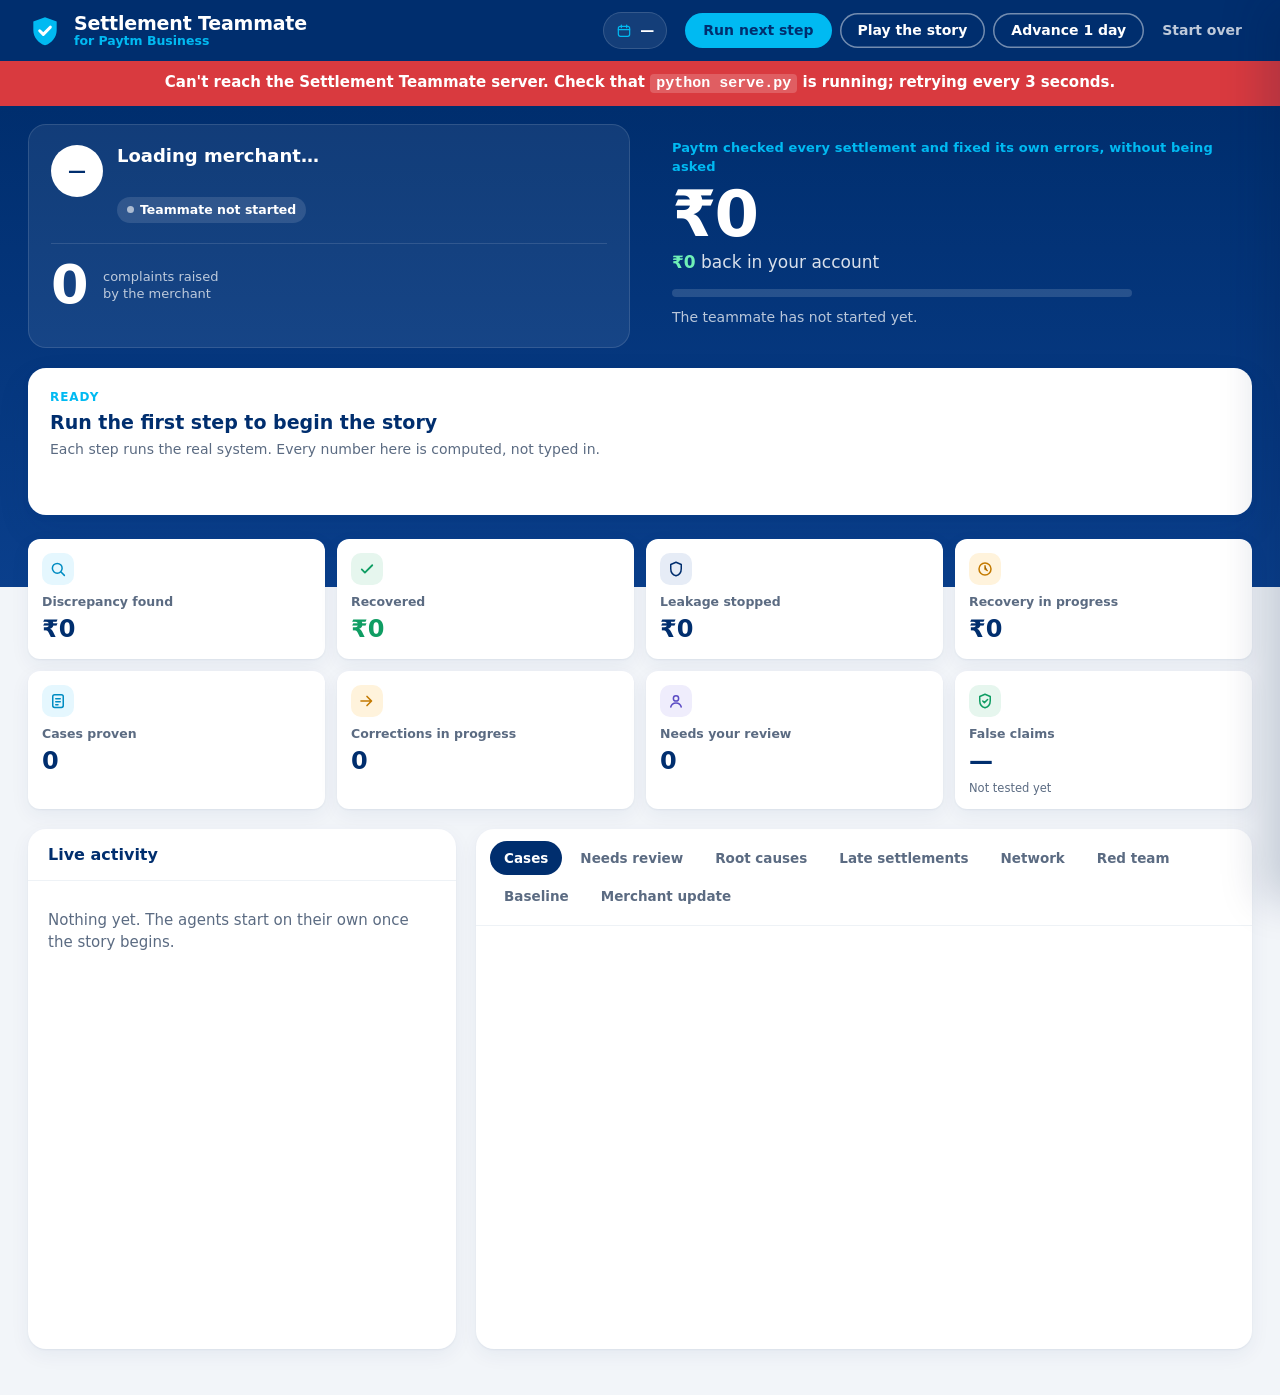
==== ui/index.html @ 7eba5fe0 "Real-complaint coverage, human review, late settlements, live n8n - L7 device rental (after return, " ====
<!doctype html>
<html lang="en">
<head>
  <meta charset="utf-8">
  <meta name="viewport" content="width=device-width, initial-scale=1">
  <meta name="color-scheme" content="light">
  <title>Settlement Teammate · Paytm Business</title>
  <link rel="icon" href="data:image/svg+xml,<svg xmlns='http://www.w3.org/2000/svg' viewBox='0 0 32 32'><rect width='32' height='32' rx='8' fill='%23002E6E'/><path d='M16 6l8 3v6c0 5-3.4 9-8 11-4.6-2-8-6-8-11V9z' fill='%2300BAF2'/><path d='M12.5 16.2l2.4 2.4 4.8-5' stroke='white' stroke-width='2.2' fill='none' stroke-linecap='round' stroke-linejoin='round'/></svg>">
  <link rel="stylesheet" href="/ui/app.css">
</head>
<body>
  <header class="appbar">
    <div class="appbar-inner">
      <div class="brand">
        <svg class="brand-icon" viewBox="0 0 32 32" aria-hidden="true"><path d="M16 3l11 4v8c0 7-4.7 12.3-11 14.5C9.7 27.3 5 22 5 15V7z" fill="#00BAF2"/><path d="M11 15.8l3.4 3.4 6.6-6.8" stroke="#fff" stroke-width="2.8" fill="none" stroke-linecap="round" stroke-linejoin="round"/></svg>
        <div class="brand-text">
          <span class="brand-name">Settlement Teammate</span>
          <span class="brand-for">for Paytm Business</span>
        </div>
      </div>
      <div class="appbar-right">
        <div class="clock" title="Virtual time. The demo advances it; nothing reads the wall clock.">
          <svg viewBox="0 0 24 24" aria-hidden="true"><rect x="3.5" y="5" width="17" height="15" rx="3" fill="none" stroke="currentColor" stroke-width="1.8"/><path d="M3.5 10h17M8 3v4M16 3v4" stroke="currentColor" stroke-width="1.8" stroke-linecap="round"/></svg>
          <span id="today">—</span>
        </div>
        <div class="controls">
          <button class="btn btn-primary" id="btn-next">Run next step</button>
          <button class="btn btn-ghost" id="btn-auto" aria-pressed="false">Play the story</button>
          <button class="btn btn-ghost" id="btn-advance">Advance 1 day</button>
          <button class="btn btn-link" id="btn-reset">Start over</button>
        </div>
      </div>
    </div>
  </header>

  <div class="offline" id="offline" role="alert" hidden>Can't reach the Settlement Teammate server. Check that <code>python serve.py</code> is running; retrying every 3 seconds.</div>

  <section class="hero" aria-live="polite">
    <div class="hero-inner">
      <div class="merchant-card">
        <div class="merchant-avatar" id="merchant-avatar">—</div>
        <div class="merchant-info">
          <div class="merchant-name" id="merchant-name">Loading merchant…</div>
          <div class="merchant-meta" id="merchant-line">&nbsp;</div>
          <span class="status-pill" id="agent-status"><span class="dot"></span>Teammate not started</span>
        </div>
        <div class="complaints">
          <span class="complaints-value" id="complaints">0</span>
          <span class="complaints-label">complaints raised<br>by the merchant</span>
        </div>
      </div>

      <div class="hero-money">
        <div class="hero-eyebrow">Paytm checked every settlement and fixed its own errors, without being asked</div>
        <div class="hero-found" id="hero-found">₹0</div>
        <div class="hero-back"><span id="hero-back">₹0</span> back in your account</div>
        <div class="hero-bar" role="progressbar" aria-label="Share of found money recovered" aria-valuemin="0" aria-valuemax="100" id="hero-bar-wrap"><span id="hero-bar"></span></div>
        <div class="hero-line" id="thesis-line">The teammate has not started yet.</div>
      </div>

      <div class="step-card">
        <div class="step-eyebrow" id="step-eyebrow">Ready</div>
        <div class="step-title" id="step-title">Run the first step to begin the story</div>
        <div class="step-narrative" id="step-narrative">Each step runs the real system. Every number here is computed, not typed in.</div>
        <ol class="stepper" id="rail" aria-label="Demo steps"></ol>
      </div>
    </div>
  </section>

  <section class="tiles" aria-label="What the teammate has done">
    <div class="tile">
      <span class="tile-icon blue"><svg viewBox="0 0 24 24"><circle cx="11" cy="11" r="6.5" fill="none" stroke="currentColor" stroke-width="2"/><path d="M16 16l4.5 4.5" stroke="currentColor" stroke-width="2" stroke-linecap="round"/></svg></span>
      <span class="tile-label">Discrepancy found</span><span class="tile-value" id="m-identified">₹0</span>
    </div>
    <div class="tile">
      <span class="tile-icon green"><svg viewBox="0 0 24 24"><path d="M5 12.5l4.2 4.2L19 7" stroke="currentColor" stroke-width="2.4" fill="none" stroke-linecap="round" stroke-linejoin="round"/></svg></span>
      <span class="tile-label">Recovered</span><span class="tile-value green" id="m-recovered">₹0</span>
    </div>
    <div class="tile">
      <span class="tile-icon navy"><svg viewBox="0 0 24 24"><path d="M12 3l7 3v5.5c0 4.6-3 8.3-7 9.5-4-1.2-7-4.9-7-9.5V6z" fill="none" stroke="currentColor" stroke-width="2" stroke-linejoin="round"/></svg></span>
      <span class="tile-label">Leakage stopped</span><span class="tile-value" id="m-prevented">₹0</span>
    </div>
    <div class="tile">
      <span class="tile-icon amber"><svg viewBox="0 0 24 24"><circle cx="12" cy="12" r="8" fill="none" stroke="currentColor" stroke-width="2"/><path d="M12 7.5V12l3 2" stroke="currentColor" stroke-width="2" stroke-linecap="round"/></svg></span>
      <span class="tile-label">Recovery in progress</span><span class="tile-value" id="m-progress">₹0</span><span class="tile-note" id="m-progress-note"></span>
    </div>
    <div class="tile">
      <span class="tile-icon blue"><svg viewBox="0 0 24 24"><rect x="5" y="3.5" width="14" height="17" rx="2.5" fill="none" stroke="currentColor" stroke-width="2"/><path d="M9 9h6M9 13h6M9 17h3" stroke="currentColor" stroke-width="2" stroke-linecap="round"/></svg></span>
      <span class="tile-label">Cases proven</span><span class="tile-value" id="m-proven">0</span>
    </div>
    <div class="tile">
      <span class="tile-icon amber"><svg viewBox="0 0 24 24"><path d="M4 12h12M12 6l6 6-6 6" stroke="currentColor" stroke-width="2.2" fill="none" stroke-linecap="round" stroke-linejoin="round"/></svg></span>
      <span class="tile-label">Corrections in progress</span><span class="tile-value" id="m-active">0</span><span class="tile-note" id="m-active-note"></span>
    </div>
    <div class="tile">
      <span class="tile-icon violet"><svg viewBox="0 0 24 24"><circle cx="12" cy="8.5" r="3.5" fill="none" stroke="currentColor" stroke-width="2"/><path d="M5 20c.8-3.6 3.5-5.5 7-5.5s6.2 1.9 7 5.5" stroke="currentColor" stroke-width="2" fill="none" stroke-linecap="round"/></svg></span>
      <span class="tile-label">Needs your review</span><span class="tile-value" id="m-escalated">0</span><span class="tile-note" id="m-escalated-note"></span>
    </div>
    <div class="tile tile-shield">
      <span class="tile-icon green"><svg viewBox="0 0 24 24"><path d="M12 3l7 3v5.5c0 4.6-3 8.3-7 9.5-4-1.2-7-4.9-7-9.5V6z" fill="none" stroke="currentColor" stroke-width="2" stroke-linejoin="round"/><path d="M9 12l2.2 2.2L15.5 10" stroke="currentColor" stroke-width="2" fill="none" stroke-linecap="round" stroke-linejoin="round"/></svg></span>
      <span class="tile-label">False claims</span><span class="tile-value" id="m-false">—</span>
      <span class="tile-note" id="m-false-note">Not tested yet</span>
    </div>
  </section>

  <main class="workspace">
    <section class="panel feed-panel" aria-label="Autonomous activity">
      <div class="panel-head">
        <h2>Live activity</h2>
        <span class="live" id="busy" hidden><span class="dot"></span>Working</span>
      </div>
      <ol class="feed" id="feed"></ol>
      <p class="empty" id="feed-empty">Nothing yet. The agents start on their own once the story begins.</p>
    </section>

    <section class="panel bench" aria-label="Details">
      <nav class="segmented" role="tablist">
        <button role="tab" aria-selected="true" data-tab="cases">Cases</button>
        <button role="tab" aria-selected="false" data-tab="queue">Needs review</button>
        <button role="tab" aria-selected="false" data-tab="causes">Root causes</button>
        <button role="tab" aria-selected="false" data-tab="delays">Late settlements</button>
        <button role="tab" aria-selected="false" data-tab="network">Network</button>
        <button role="tab" aria-selected="false" data-tab="redteam">Red team</button>
        <button role="tab" aria-selected="false" data-tab="baseline">Baseline</button>
        <button role="tab" aria-selected="false" data-tab="message">Merchant update</button>
      </nav>
      <div class="tab-body" id="tab-cases"></div>
      <div class="tab-body" id="tab-queue" hidden></div>
      <div class="tab-body" id="tab-causes" hidden></div>
      <div class="tab-body" id="tab-delays" hidden></div>
      <div class="tab-body" id="tab-network" hidden></div>
      <div class="tab-body" id="tab-redteam" hidden></div>
      <div class="tab-body" id="tab-baseline" hidden></div>
      <div class="tab-body" id="tab-message" hidden></div>
    </section>
  </main>

  <div class="scrim" id="scrim" hidden></div>
  <aside class="drawer" id="drawer" aria-hidden="true" aria-label="Case detail">
    <div class="drawer-head">
      <span class="drawer-title">Case detail</span>
      <button class="icon-btn" id="drawer-close" aria-label="Close case detail">
        <svg viewBox="0 0 24 24"><path d="M6 6l12 12M18 6L6 18" stroke="currentColor" stroke-width="2.2" stroke-linecap="round"/></svg>
      </button>
    </div>
    <div class="drawer-body" id="drawer-body"></div>
  </aside>

  <script src="/ui/app.js"></script>
</body>
</html>
---- ui/app.css ----
/* Settlement Teammate for Paytm Business.
   Paytm's visual language: deep navy and bright sky blue, white rounded cards
   on a cool grey canvas, confident rupee figures, soft status pills.
   System fonts only, so the page works fully offline. */

:root {
  --navy: #002E6E;
  --navy-2: #0A3F8C;
  --sky: #00BAF2;
  --sky-soft: #E5F7FE;
  --canvas: #F2F5F9;
  --card: #FFFFFF;
  --ink: #0B1F3A;
  --muted: #5B6B82;
  --line: #E3E8EF;
  --line-soft: #EEF2F6;
  --green: #0F9D63;
  --green-soft: #E6F6EE;
  --red: #D93A3F;
  --red-soft: #FDECEC;
  --amber: #C47A00;
  --amber-soft: #FFF3DC;
  --violet: #5B4BC4;
  --violet-soft: #EFEDFC;

  --font: "Segoe UI Variable Text", "Segoe UI", system-ui, -apple-system, "Helvetica Neue", Arial, sans-serif;
  --display: "Segoe UI Variable Display", "Segoe UI", system-ui, -apple-system, "Helvetica Neue", Arial, sans-serif;
  --mono: "Cascadia Mono", "Consolas", ui-monospace, "SFMono-Regular", monospace;
  --r-lg: 18px;
  --r: 12px;
  --r-sm: 8px;
  --shadow: 0 1px 2px rgba(0, 46, 110, 0.06), 0 6px 20px rgba(0, 46, 110, 0.06);
  --shadow-lift: 0 2px 6px rgba(0, 46, 110, 0.08), 0 14px 32px rgba(0, 46, 110, 0.10);
}

* { box-sizing: border-box; }
[hidden] { display: none !important; }
html, body { margin: 0; }
body {
  background: var(--canvas);
  color: var(--ink);
  font: 15px/1.5 var(--font);
  -webkit-font-smoothing: antialiased;
}
button { font: inherit; color: inherit; }
:focus-visible { outline: 3px solid var(--sky); outline-offset: 2px; border-radius: 6px; }
svg { display: block; }
.mono { font-family: var(--mono); font-size: 0.9em; }
.cr { color: var(--green); }
.dr { color: var(--red); }
.num { font-variant-numeric: tabular-nums; }

.offline { background: var(--red); color: #fff; text-align: center; padding: 10px 16px; font-weight: 650; }
.offline code { background: rgba(255, 255, 255, 0.18); padding: 1px 6px; border-radius: 4px; }
.actions { display: flex; gap: 8px; margin-top: 12px; }
.btn-solid { background: var(--navy); color: #fff; }
.btn-solid:hover { background: var(--navy-2); }
.btn-outline { background: #fff; color: var(--navy); box-shadow: inset 0 0 0 1.5px var(--line); }
.btn-outline:hover { background: var(--line-soft); }

/* -- app bar ---------------------------------------------------------------- */
.appbar { background: var(--navy); color: #fff; }
.appbar-inner {
  max-width: 1480px; margin: 0 auto; padding: 12px 28px;
  display: flex; align-items: center; justify-content: space-between; gap: 20px;
}
.brand { display: flex; align-items: center; gap: 12px; }
.brand-icon { width: 34px; height: 34px; }
.brand-text { display: flex; flex-direction: column; line-height: 1.15; }
.brand-name { font: 700 19px var(--display); letter-spacing: -0.01em; }
.brand-for { font-size: 12.5px; color: var(--sky); font-weight: 600; }
.appbar-right { display: flex; align-items: center; gap: 18px; flex-wrap: wrap; justify-content: flex-end; }
.clock {
  display: flex; align-items: center; gap: 8px; font-weight: 600; font-size: 14px;
  background: rgba(255, 255, 255, 0.08); border: 1px solid rgba(255, 255, 255, 0.14);
  padding: 7px 12px; border-radius: 999px; font-variant-numeric: tabular-nums;
}
.clock svg { width: 16px; height: 16px; color: var(--sky); }
.controls { display: flex; gap: 8px; flex-wrap: wrap; }
.btn {
  border: 0; border-radius: 999px; padding: 9px 18px; cursor: pointer;
  font-weight: 650; font-size: 14px; line-height: 1.2; transition: background 0.15s, transform 0.1s;
}
.btn:active { transform: translateY(1px); }
.btn-primary { background: var(--sky); color: var(--navy); }
.btn-primary:hover { background: #33C8F5; }
.btn-ghost { background: transparent; color: #fff; box-shadow: inset 0 0 0 1.5px rgba(255, 255, 255, 0.45); }
.btn-ghost:hover { background: rgba(255, 255, 255, 0.1); }
.btn-ghost[aria-pressed="true"] { background: #fff; color: var(--navy); box-shadow: none; }
.btn-link { background: transparent; color: rgba(255, 255, 255, 0.75); padding-inline: 10px; }
.btn-link:hover { color: #fff; }
.btn:disabled { opacity: 0.45; cursor: not-allowed; }

/* -- hero ---------------------------------------------------------------------- */
.hero {
  background: linear-gradient(180deg, var(--navy) 0%, var(--navy-2) 100%);
  color: #fff; padding: 18px 0 72px;
}
.hero-inner {
  max-width: 1480px; margin: 0 auto; padding: 0 28px;
  display: grid; grid-template-columns: minmax(280px, 1fr) minmax(320px, 1.25fr) minmax(320px, 1.2fr); gap: 20px;
  align-items: stretch;
}
.merchant-card, .hero-money, .step-card { border-radius: var(--r-lg); padding: 20px 22px; }
.merchant-card {
  background: rgba(255, 255, 255, 0.07); border: 1px solid rgba(255, 255, 255, 0.12);
  display: grid; grid-template-columns: auto 1fr; gap: 14px 14px; align-content: start;
}
.merchant-avatar {
  width: 52px; height: 52px; border-radius: 50%; background: #fff; color: var(--navy);
  display: grid; place-items: center; font: 800 18px var(--display);
}
.merchant-name { font: 700 18px/1.25 var(--display); }
.merchant-meta { font-size: 13px; color: rgba(255, 255, 255, 0.72); margin: 2px 0 8px; }
.status-pill {
  display: inline-flex; align-items: center; gap: 6px; font-size: 12.5px; font-weight: 650;
  padding: 4px 10px; border-radius: 999px; background: rgba(255, 255, 255, 0.12); color: #fff;
}
.status-pill .dot { width: 7px; height: 7px; border-radius: 50%; background: rgba(255, 255, 255, 0.6); }
.status-pill.on { background: rgba(15, 157, 99, 0.22); color: #7FF0BD; }
.status-pill.on .dot { background: #3EE39A; box-shadow: 0 0 0 3px rgba(62, 227, 154, 0.25); animation: breathe 2s infinite; }
@keyframes breathe { 50% { box-shadow: 0 0 0 6px rgba(62, 227, 154, 0); } }
.complaints {
  grid-column: 1 / -1; display: flex; align-items: center; gap: 14px; margin-top: 6px;
  padding-top: 14px; border-top: 1px solid rgba(255, 255, 255, 0.12);
}
.complaints-value { font: 800 54px/1 var(--display); color: #fff; min-width: 38px; }
.complaints-label { font-size: 13px; color: rgba(255, 255, 255, 0.72); line-height: 1.35; }

.hero-money { padding-top: 14px; }
.hero-eyebrow { font-size: 13px; font-weight: 650; color: var(--sky); letter-spacing: 0.01em; }
.hero-found { font: 800 64px/1.05 var(--display); letter-spacing: -0.03em; font-variant-numeric: tabular-nums; margin: 4px 0 2px; }
.hero-back { font-size: 17px; color: rgba(255, 255, 255, 0.85); }
.hero-back span { color: #6FF0B6; font-weight: 750; font-variant-numeric: tabular-nums; }
.hero-bar { height: 8px; border-radius: 999px; background: rgba(255, 255, 255, 0.14); margin: 14px 0 10px; overflow: hidden; max-width: 460px; }
.hero-bar span { display: block; height: 100%; width: 0; border-radius: inherit; background: linear-gradient(90deg, var(--sky), #3EE39A); transition: width 0.8s ease; }
.hero-line { font-size: 14px; color: rgba(255, 255, 255, 0.72); }

.step-card { background: #fff; color: var(--ink); box-shadow: var(--shadow-lift); }
.step-eyebrow { font-size: 12px; font-weight: 700; color: var(--sky); text-transform: uppercase; letter-spacing: 0.08em; }
.step-title { font: 700 19px/1.3 var(--display); margin: 4px 0 4px; color: var(--navy); }
.step-narrative { font-size: 14px; color: var(--muted); min-height: 42px; }
.stepper { list-style: none; padding: 0; margin: 14px 0 0; display: grid; grid-template-columns: repeat(12, 1fr); gap: 5px; }
.stepper li {
  height: 26px; border-radius: 999px; background: var(--line-soft); color: var(--muted);
  display: grid; place-items: center; font-size: 11.5px; font-weight: 700; font-variant-numeric: tabular-nums;
}
.stepper li.done { background: var(--navy); color: #fff; }
.stepper li.current { background: var(--sky-soft); color: var(--navy); box-shadow: inset 0 0 0 2px var(--sky); }

/* -- tiles ----------------------------------------------------------------------- */
.tiles {
  max-width: 1480px; margin: -48px auto 0; padding: 0 28px;
  display: grid; grid-template-columns: repeat(8, minmax(0, 1fr)); gap: 12px; position: relative;
}
.tile {
  background: var(--card); border-radius: var(--r); box-shadow: var(--shadow);
  padding: 14px 14px 12px; display: grid; grid-template-rows: auto auto 1fr; gap: 4px; min-width: 0;
}
.tile-icon { width: 32px; height: 32px; border-radius: 10px; display: grid; place-items: center; margin-bottom: 4px; }
.tile-icon svg { width: 18px; height: 18px; }
.tile-icon.blue { background: var(--sky-soft); color: #008CC2; }
.tile-icon.green { background: var(--green-soft); color: var(--green); }
.tile-icon.navy { background: #E6ECF6; color: var(--navy); }
.tile-icon.amber { background: var(--amber-soft); color: var(--amber); }
.tile-icon.violet { background: var(--violet-soft); color: var(--violet); }
.tile-label { font-size: 12.5px; color: var(--muted); font-weight: 600; white-space: nowrap; overflow: hidden; text-overflow: ellipsis; }
.tile-value { font: 750 24px/1.15 var(--display); font-variant-numeric: tabular-nums; color: var(--navy); overflow-wrap: anywhere; }
.tile-value.green { color: var(--green); }
.tile-note { font-size: 11.5px; color: var(--muted); }
.tile-shield .tile-value.zero { color: var(--green); }

/* -- workspace ---------------------------------------------------------------------- */
.workspace {
  max-width: 1480px; margin: 0 auto; padding: 20px 28px 48px;
  display: grid; grid-template-columns: minmax(360px, 0.8fr) minmax(0, 1.45fr); gap: 20px; align-items: start;
}
.panel { background: var(--card); border-radius: var(--r-lg); box-shadow: var(--shadow); min-height: 520px; overflow: hidden; }
.panel-head { display: flex; align-items: center; justify-content: space-between; padding: 16px 20px; border-bottom: 1px solid var(--line-soft); }
.panel-head h2 { margin: 0; font: 700 16px var(--display); color: var(--navy); }
.live { display: inline-flex; align-items: center; gap: 6px; font-size: 12.5px; font-weight: 700; color: #008CC2; background: var(--sky-soft); padding: 3px 10px; border-radius: 999px; }
.live .dot { width: 7px; height: 7px; border-radius: 50%; background: var(--sky); animation: pulse 1s infinite; }
@keyframes pulse { 50% { opacity: 0.25; } }

.feed { list-style: none; margin: 0; padding: 4px 0; max-height: 64vh; overflow-y: auto; }
.feed li { display: grid; grid-template-columns: 34px 1fr auto; gap: 10px; padding: 9px 20px; align-items: start; }
.feed li.fresh { animation: arrive 0.3s ease-out; }
.feed li + li { border-top: 1px solid var(--line-soft); }
.feed li.date-divider {
  display: block; position: sticky; top: 0; z-index: 1; background: #F7F9FC;
  font-size: 12px; font-weight: 700; color: var(--muted); padding: 6px 20px; border-top: 0;
}
.avatar { width: 30px; height: 30px; border-radius: 50%; display: grid; place-items: center; font-size: 11px; font-weight: 800; }
.avatar.MONITOR_AGENT { background: var(--sky-soft); color: #007FB0; }
.avatar.INVESTIGATION_AGENT { background: var(--amber-soft); color: var(--amber); }
.avatar.PROOF_ENGINE { background: var(--violet-soft); color: var(--violet); }
.avatar.FOLLOWUP_AGENT { background: var(--green-soft); color: var(--green); }
.avatar.WORKFLOW_ENGINE, .avatar.SYSTEM { background: var(--line-soft); color: var(--muted); }
.feed .who { display: block; font-size: 12px; font-weight: 700; color: var(--muted); }
.feed .what { font-size: 14px; overflow-wrap: anywhere; color: var(--ink); }
.feed .time { font-size: 12px; color: var(--muted); font-variant-numeric: tabular-nums; padding-top: 2px; }
.feed li.money .what { color: var(--green); font-weight: 650; }
.feed li.alert .what { color: var(--red); }
@keyframes arrive { from { opacity: 0; transform: translateY(-3px); } }
.empty { color: var(--muted); padding: 20px; margin: 0; }

.segmented { display: flex; gap: 4px; flex-wrap: wrap; padding: 12px 14px; border-bottom: 1px solid var(--line-soft); }
.segmented button {
  border: 0; background: transparent; padding: 7px 14px; border-radius: 999px; cursor: pointer;
  font-size: 13.5px; font-weight: 650; color: var(--muted);
}
.segmented button:hover { background: var(--line-soft); color: var(--ink); }
.segmented button[aria-selected="true"] { background: var(--navy); color: #fff; }
.tab-body { padding: 8px 18px 18px; max-height: 64vh; overflow-y: auto; }

table.grid { width: 100%; border-collapse: collapse; font-size: 14px; }
.grid th {
  text-align: left; font-size: 12px; font-weight: 700; color: var(--muted); padding: 10px 10px;
  position: sticky; top: 0; background: var(--card); border-bottom: 1px solid var(--line); z-index: 1;
}
.grid td { padding: 11px 10px; border-bottom: 1px solid var(--line-soft); vertical-align: middle; }
.grid td.num, .grid th.num { text-align: right; font-variant-numeric: tabular-nums; }
.grid td.amount { font-weight: 700; color: var(--navy); }
.grid tbody tr.clickable { cursor: pointer; }
.grid tbody tr.clickable:hover, .grid tbody tr.clickable:focus-visible { background: #F5FAFF; }
.case-title { font-weight: 650; color: var(--ink); }
.case-sub { font-size: 12.5px; color: var(--muted); }

.pill { display: inline-flex; align-items: center; gap: 5px; font-size: 12px; font-weight: 700; padding: 3px 10px; border-radius: 999px; white-space: nowrap; background: var(--line-soft); color: var(--muted); }
.pill.RECOVERED, .pill.PARTIALLY_RECOVERED, .pill.APPLIED, .pill.pass { background: var(--green-soft); color: var(--green); }
.pill.ESCALATED, .pill.NEEDS_HUMAN { background: var(--violet-soft); color: var(--violet); }
.pill.CLOSED_UNRECOVERED, .pill.fail { background: var(--red-soft); color: var(--red); }
.pill.WITHDRAWN { background: var(--sky-soft); color: #007FB0; }
.pill.RECURRED { background: var(--red-soft); color: var(--red); }
.pill.WAITING, .pill.FILED, .pill.FOLLOW_UP, .pill.REPRESENT, .pill.REJECTED, .pill.ACTION_PENDING, .pill.REQUESTED, .pill.RECOMMENDED { background: var(--amber-soft); color: var(--amber); }

.card { border: 1px solid var(--line); border-radius: var(--r); padding: 14px 16px; margin: 10px 0; background: var(--card); }
.card h3 { margin: 0 0 8px; font: 700 15px/1.35 var(--display); color: var(--navy); }
.card-row { display: flex; justify-content: space-between; align-items: start; gap: 12px; }
.kv { display: grid; grid-template-columns: 170px 1fr; gap: 6px 14px; font-size: 14px; margin: 0; }
.kv dt { color: var(--muted); }
.kv dd { margin: 0; }
.note { color: var(--muted); font-size: 13px; }
.summary-strip { display: flex; flex-wrap: wrap; gap: 10px; margin: 8px 0 12px; }
.summary-strip .chip-stat { background: var(--canvas); border-radius: var(--r-sm); padding: 8px 12px; font-size: 13px; color: var(--muted); }
.summary-strip .chip-stat b { display: block; font: 750 20px var(--display); color: var(--navy); }
.summary-strip .chip-stat.good b { color: var(--green); }
.bar { height: 8px; background: var(--line-soft); border-radius: 999px; overflow: hidden; min-width: 70px; }
.bar > span { display: block; height: 100%; background: var(--sky); border-radius: inherit; }
.privacy { display: flex; gap: 10px; background: var(--sky-soft); border-radius: var(--r); padding: 12px 14px; font-size: 13.5px; color: #064B6B; margin: 10px 0 12px; }

/* merchant update, as a Paytm Business app notification */
.notif-wrap { display: grid; grid-template-columns: minmax(280px, 400px) 1fr; gap: 22px; padding-top: 10px; align-items: start; }
.phone { background: var(--navy); border-radius: 30px; padding: 14px; box-shadow: var(--shadow-lift); }
.phone-screen { background: var(--canvas); border-radius: 20px; padding: 16px 12px 22px; min-height: 280px; }
.phone-time { text-align: center; font: 700 30px var(--display); color: var(--navy); margin: 4px 0 14px; }
.notif { background: #fff; border-radius: 14px; padding: 12px 14px; box-shadow: var(--shadow); }
.notif-head { display: flex; align-items: center; gap: 8px; font-size: 12px; color: var(--muted); font-weight: 650; margin-bottom: 6px; }
.notif-head svg { width: 20px; height: 20px; }
.notif-head .when { margin-left: auto; font-weight: 500; }
.notif-title { font-weight: 750; color: var(--navy); font-size: 14px; }
.notif-text { font-size: 15px; line-height: 1.45; margin-top: 2px; }

/* -- drawer ----------------------------------------------------------------------------- */
.scrim { position: fixed; inset: 0; background: rgba(0, 22, 55, 0.35); z-index: 9; }
.drawer {
  position: fixed; inset: 0 0 0 auto; width: min(780px, 100vw); background: var(--canvas);
  transform: translateX(100%); transition: transform 0.25s ease; z-index: 10; display: flex; flex-direction: column;
  box-shadow: -18px 0 40px rgba(0, 30, 70, 0.18);
}
.drawer[aria-hidden="false"] { transform: none; }
.drawer-head { display: flex; align-items: center; justify-content: space-between; padding: 14px 22px; background: var(--navy); color: #fff; }
.drawer-title { font-weight: 700; }
.icon-btn { width: 36px; height: 36px; border-radius: 50%; border: 0; background: rgba(255, 255, 255, 0.12); color: #fff; cursor: pointer; display: grid; place-items: center; }
.icon-btn svg { width: 18px; height: 18px; }
.icon-btn:hover { background: rgba(255, 255, 255, 0.22); }
.drawer-body { overflow-y: auto; padding: 20px 22px 44px; }
.case-hero { background: #fff; border-radius: var(--r-lg); padding: 18px 20px; box-shadow: var(--shadow); margin-bottom: 14px; }
.case-hero h2 { margin: 2px 0 6px; font: 750 22px/1.25 var(--display); color: var(--navy); }
.case-hero .eyebrow { font-size: 12.5px; font-weight: 700; color: #008CC2; }
.chain { list-style: none; margin: 0; padding: 0; position: relative; }
.chain::before { content: ""; position: absolute; left: 15px; top: 16px; bottom: 16px; width: 2px; background: var(--line); }
.chain > li { position: relative; padding: 0 0 12px 44px; }
.chain > li::before {
  content: attr(data-n); position: absolute; left: 0; top: 12px; width: 32px; height: 32px; border-radius: 50%;
  background: #fff; border: 2px solid var(--sky); color: var(--navy); display: grid; place-items: center;
  font-size: 12px; font-weight: 800;
}
.chain-card { background: #fff; border-radius: var(--r); padding: 14px 16px; box-shadow: var(--shadow); }
.chain-label { font-size: 12px; font-weight: 800; color: var(--muted); text-transform: uppercase; letter-spacing: 0.06em; margin-bottom: 6px; }
.chain-card .grid td, .chain-card .grid th { padding: 7px 8px; font-size: 13px; }
.calc { font-family: var(--mono); font-size: 12.5px; background: var(--canvas); border-radius: var(--r-sm); padding: 10px 12px; white-space: pre-wrap; max-height: 260px; overflow-y: auto; }
.utr { font-family: var(--mono); font-size: 12.5px; background: var(--green-soft); color: #075C3A; border-radius: var(--r-sm); padding: 6px 10px; margin-top: 8px; }
.figures { display: grid; grid-template-columns: repeat(3, minmax(0, 1fr)); gap: 10px; margin: 4px 0 8px; }
.figure { background: var(--canvas); border-radius: var(--r-sm); padding: 10px 12px; }
.figure small { display: block; font-size: 12px; color: var(--muted); font-weight: 600; }
.figure b { font: 750 21px var(--display); color: var(--navy); font-variant-numeric: tabular-nums; }
.figure.hl { background: var(--green-soft); }
.figure.hl b { color: var(--green); }

/* The signature: a "Verified" seal from the Proof Engine. */
.seal {
  display: inline-flex; align-items: center; gap: 12px; margin-top: 6px; padding: 10px 16px 10px 10px;
  border-radius: 999px; background: var(--green-soft); color: #075C3A;
  animation: seal 0.5s cubic-bezier(.2, 1.35, .45, 1) both;
}
.seal-badge { width: 42px; height: 42px; border-radius: 50%; background: var(--green); display: grid; place-items: center; color: #fff; }
.seal-badge svg { width: 24px; height: 24px; }
.seal strong { display: block; font: 750 16px var(--display); }
.seal small { font-family: var(--mono); font-size: 11.5px; opacity: 0.8; }
.seal.unproven { background: var(--violet-soft); color: #3A2E8F; }
.seal.unproven .seal-badge { background: var(--violet); }
@keyframes seal { from { transform: scale(0.85); opacity: 0; } }

@media (prefers-reduced-motion: reduce) {
  *, *::before, *::after { animation: none !important; transition: none !important; }
}

@media (max-width: 1280px) {
  .tiles { grid-template-columns: repeat(4, minmax(0, 1fr)); }
  .hero-inner { grid-template-columns: 1fr 1fr; }
  .step-card { grid-column: 1 / -1; }
}
@media (max-width: 960px) {
  .appbar-inner { flex-direction: column; align-items: flex-start; }
  .appbar-right { justify-content: flex-start; }
  .hero-inner { grid-template-columns: 1fr; }
  .workspace { grid-template-columns: 1fr; }
  .notif-wrap { grid-template-columns: 1fr; }
}
@media (max-width: 640px) {
  .appbar-inner, .hero-inner, .tiles, .workspace { padding-left: 16px; padding-right: 16px; }
  .tiles { grid-template-columns: repeat(2, minmax(0, 1fr)); }
  .hero-found { font-size: 44px; }
  .stepper { grid-template-columns: repeat(6, 1fr); }
  .kv { grid-template-columns: 1fr; }
  .figures { grid-template-columns: 1fr; }
  .grid { font-size: 13px; }
}
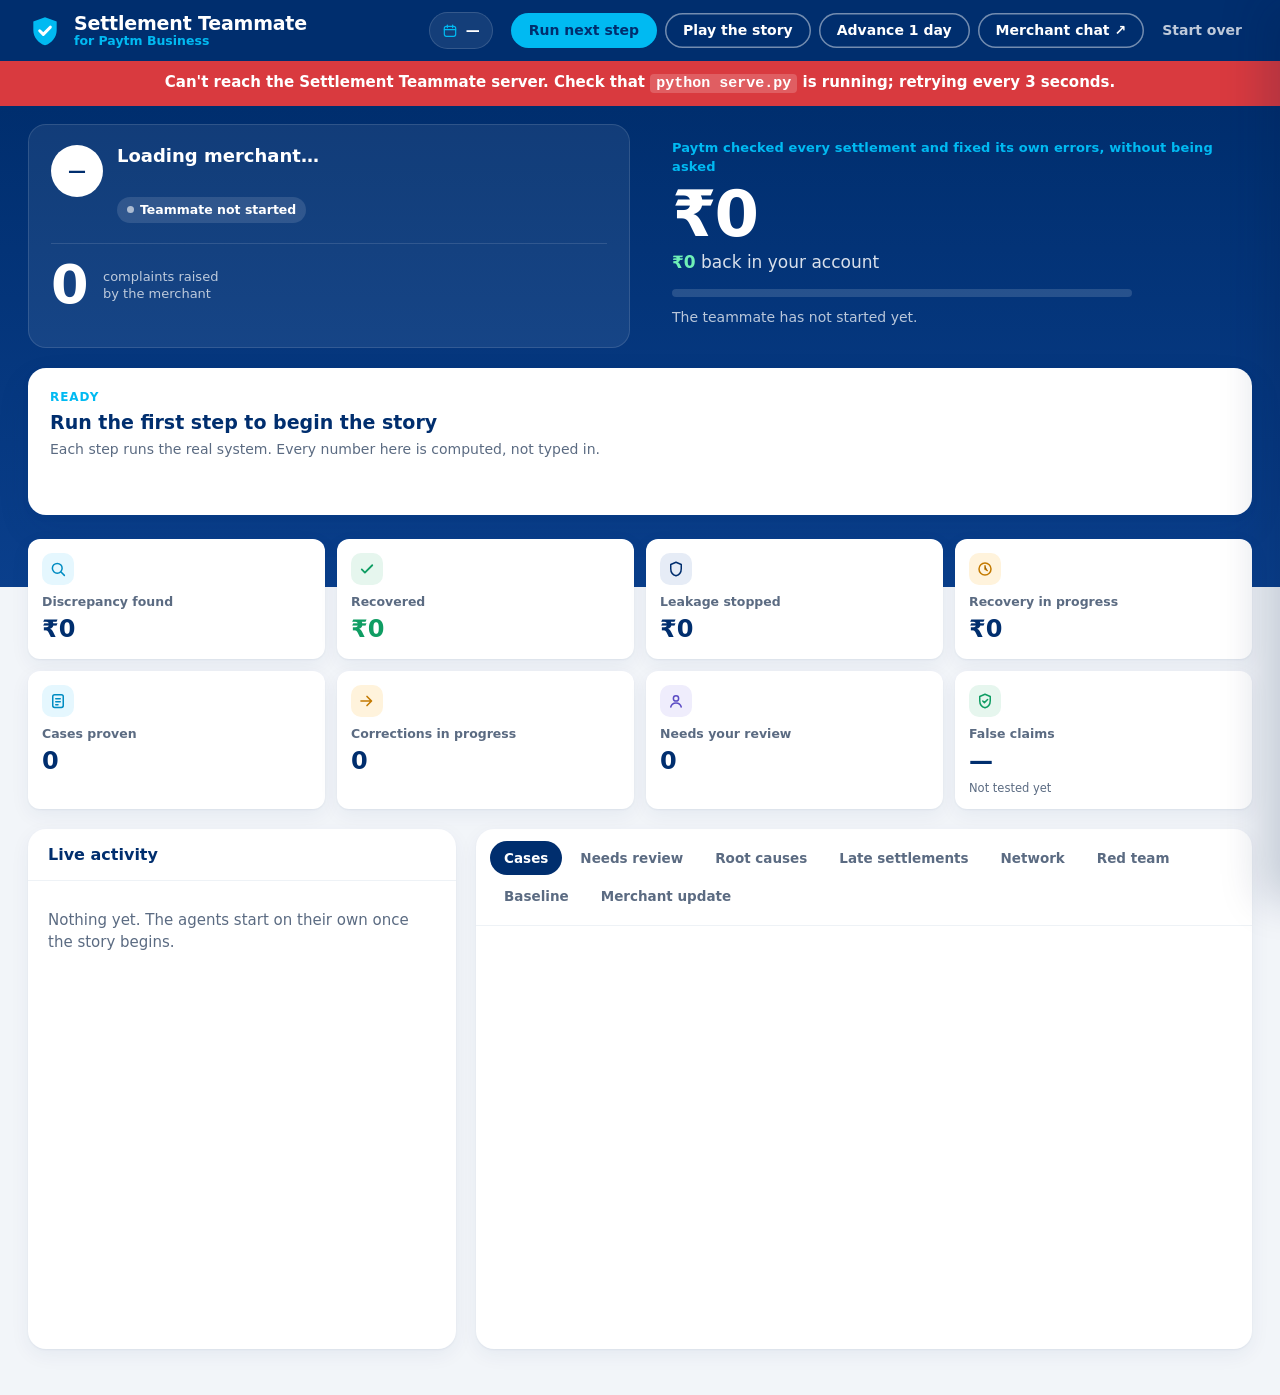
==== commit e690d6aa: "Merchant chat window: Sarvam first, local gemma3 as offline backup A separate Paytm Business-style c" ====
--- a/ui/index.html
+++ b/ui/index.html
@@ -27,6 +27,7 @@
           <button class="btn btn-primary" id="btn-next">Run next step</button>
           <button class="btn btn-ghost" id="btn-auto" aria-pressed="false">Play the story</button>
           <button class="btn btn-ghost" id="btn-advance">Advance 1 day</button>
+          <button class="btn btn-ghost" id="btn-chat" title="Opens the merchant's chat in a separate window">Merchant chat ↗</button>
           <button class="btn btn-link" id="btn-reset">Start over</button>
         </div>
       </div>
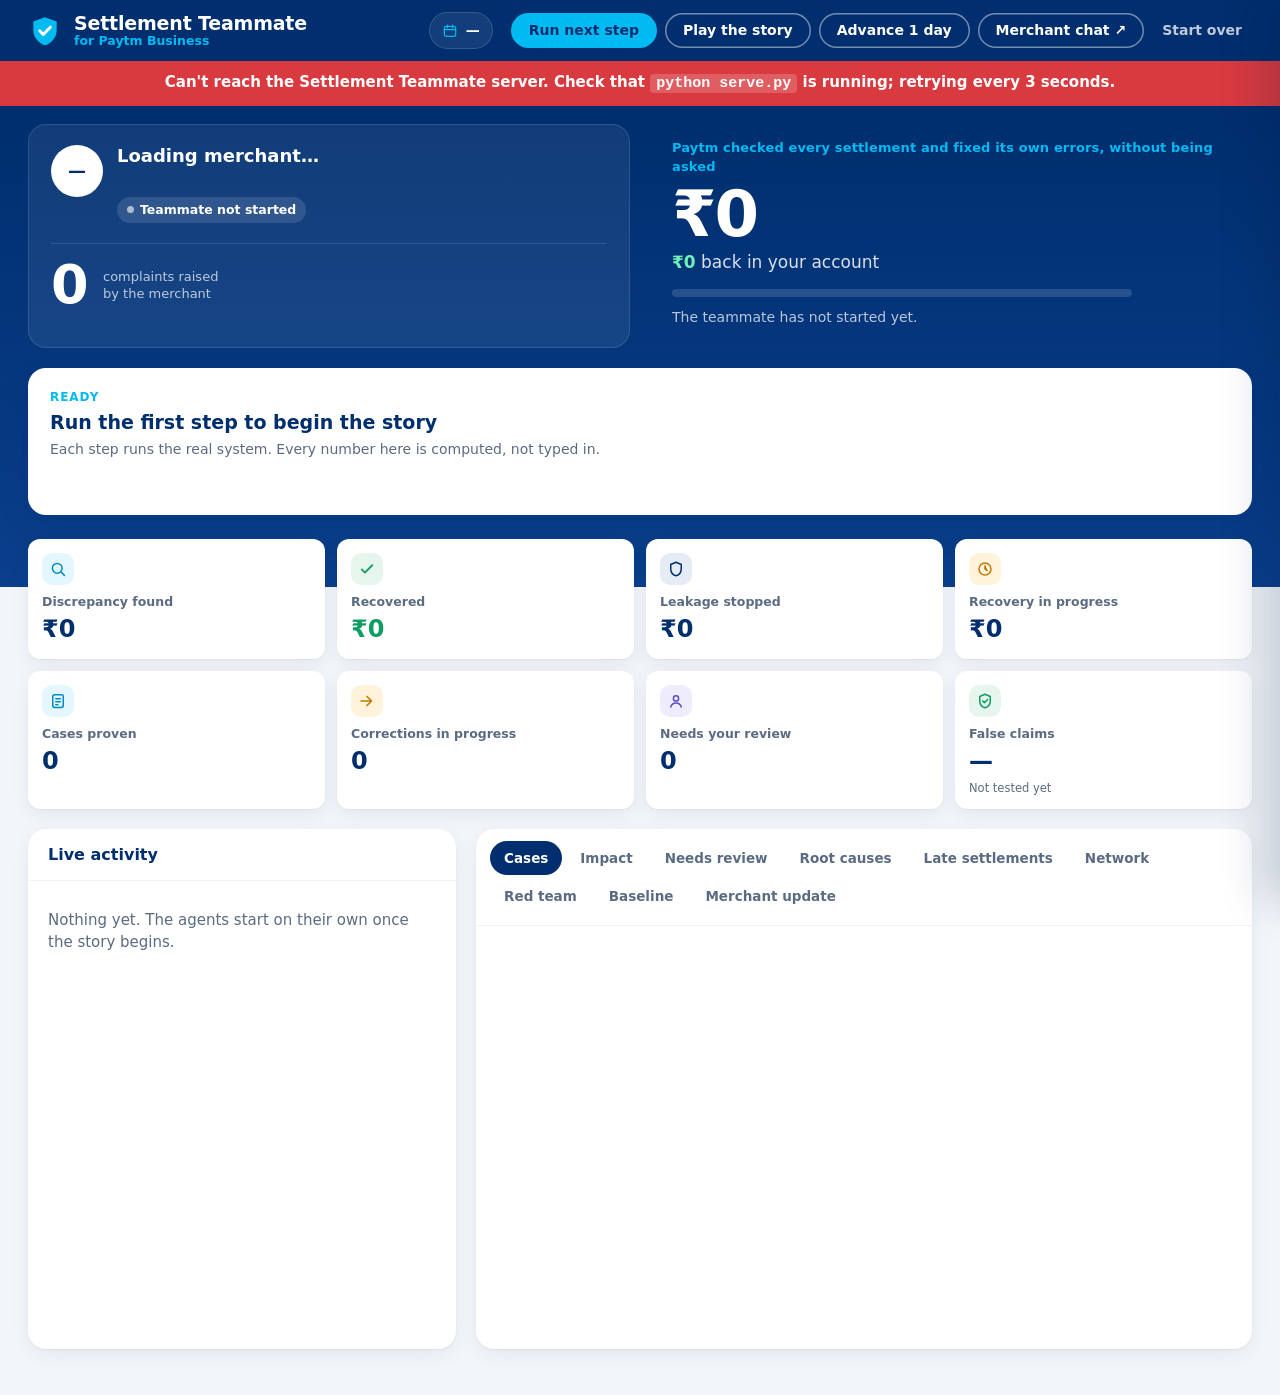
==== commit e1bb6e36: "Voice input, Paytm speaks first, Impact tab, stage rehearsal - Chat mic: Sarvam speech-to-text (mult" ====
--- a/ui/index.html
+++ b/ui/index.html
@@ -34,6 +34,7 @@
     </div>
   </header>
 
+  <div class="toast" id="toast" role="status" hidden></div>
   <div class="offline" id="offline" role="alert" hidden>Can't reach the Settlement Teammate server. Check that <code>python serve.py</code> is running; retrying every 3 seconds.</div>
 
   <section class="hero" aria-live="polite">
@@ -117,6 +118,7 @@
     <section class="panel bench" aria-label="Details">
       <nav class="segmented" role="tablist">
         <button role="tab" aria-selected="true" data-tab="cases">Cases</button>
+        <button role="tab" aria-selected="false" data-tab="impact">Impact</button>
         <button role="tab" aria-selected="false" data-tab="queue">Needs review</button>
         <button role="tab" aria-selected="false" data-tab="causes">Root causes</button>
         <button role="tab" aria-selected="false" data-tab="delays">Late settlements</button>
@@ -126,6 +128,7 @@
         <button role="tab" aria-selected="false" data-tab="message">Merchant update</button>
       </nav>
       <div class="tab-body" id="tab-cases"></div>
+      <div class="tab-body" id="tab-impact" hidden></div>
       <div class="tab-body" id="tab-queue" hidden></div>
       <div class="tab-body" id="tab-causes" hidden></div>
       <div class="tab-body" id="tab-delays" hidden></div>
--- a/ui/app.css
+++ b/ui/app.css
@@ -53,6 +53,33 @@
 .offline { background: var(--red); color: #fff; text-align: center; padding: 10px 16px; font-weight: 650; }
 .offline code { background: rgba(255, 255, 255, 0.18); padding: 1px 6px; border-radius: 4px; }
 .actions { display: flex; gap: 8px; margin-top: 12px; }
+.impact { display: grid; grid-template-columns: 1fr 1fr; gap: 14px; margin-top: 6px; }
+@media (max-width: 760px) { .impact { grid-template-columns: 1fr; } }
+.impact-col { border-radius: var(--r); padding: 18px; }
+.impact-col h3 { margin: 0 0 6px; font-size: 14px; text-transform: uppercase; letter-spacing: 0.06em; }
+.impact-col p { margin: 0 0 10px; color: var(--muted); }
+.impact-col ul { margin: 0; padding-left: 18px; display: grid; gap: 8px; font-size: 14px; }
+.impact-big { font: 800 34px var(--display); letter-spacing: -0.02em; font-variant-numeric: tabular-nums; }
+.impact-col.without { background: var(--red-soft); }
+.impact-col.without h3, .impact-col.without .impact-big { color: var(--red); }
+.impact-col.with { background: var(--green-soft); }
+.impact-col.with h3, .impact-col.with .impact-big { color: var(--green); }
+.review-confirm { flex: 1; background: var(--sky-soft); border-radius: var(--r-sm); padding: 12px; }
+.review-confirm p { margin: 0 0 8px; font-size: 14px; color: var(--navy); font-weight: 600; }
+.review-confirm input {
+  width: 100%; border: 1.5px solid var(--line); border-radius: var(--r-sm); padding: 8px 10px;
+  font: inherit; font-size: 14px; background: #fff;
+}
+.review-confirm input:focus { outline: none; border-color: var(--sky); }
+.review-buttons { display: flex; gap: 8px; margin-top: 10px; }
+.review-error { color: var(--red); font-weight: 600; margin-top: 8px !important; }
+.btn-danger { background: var(--red); color: #fff; }
+.btn-danger:hover { filter: brightness(0.95); }
+.toast {
+  position: fixed; left: 50%; bottom: 24px; transform: translateX(-50%); z-index: 60;
+  background: var(--ink); color: #fff; padding: 10px 16px; border-radius: 999px;
+  font-weight: 600; box-shadow: var(--shadow-lift); max-width: calc(100vw - 32px);
+}
 .btn-solid { background: var(--navy); color: #fff; }
 .btn-solid:hover { background: var(--navy-2); }
 .btn-outline { background: #fff; color: var(--navy); box-shadow: inset 0 0 0 1.5px var(--line); }
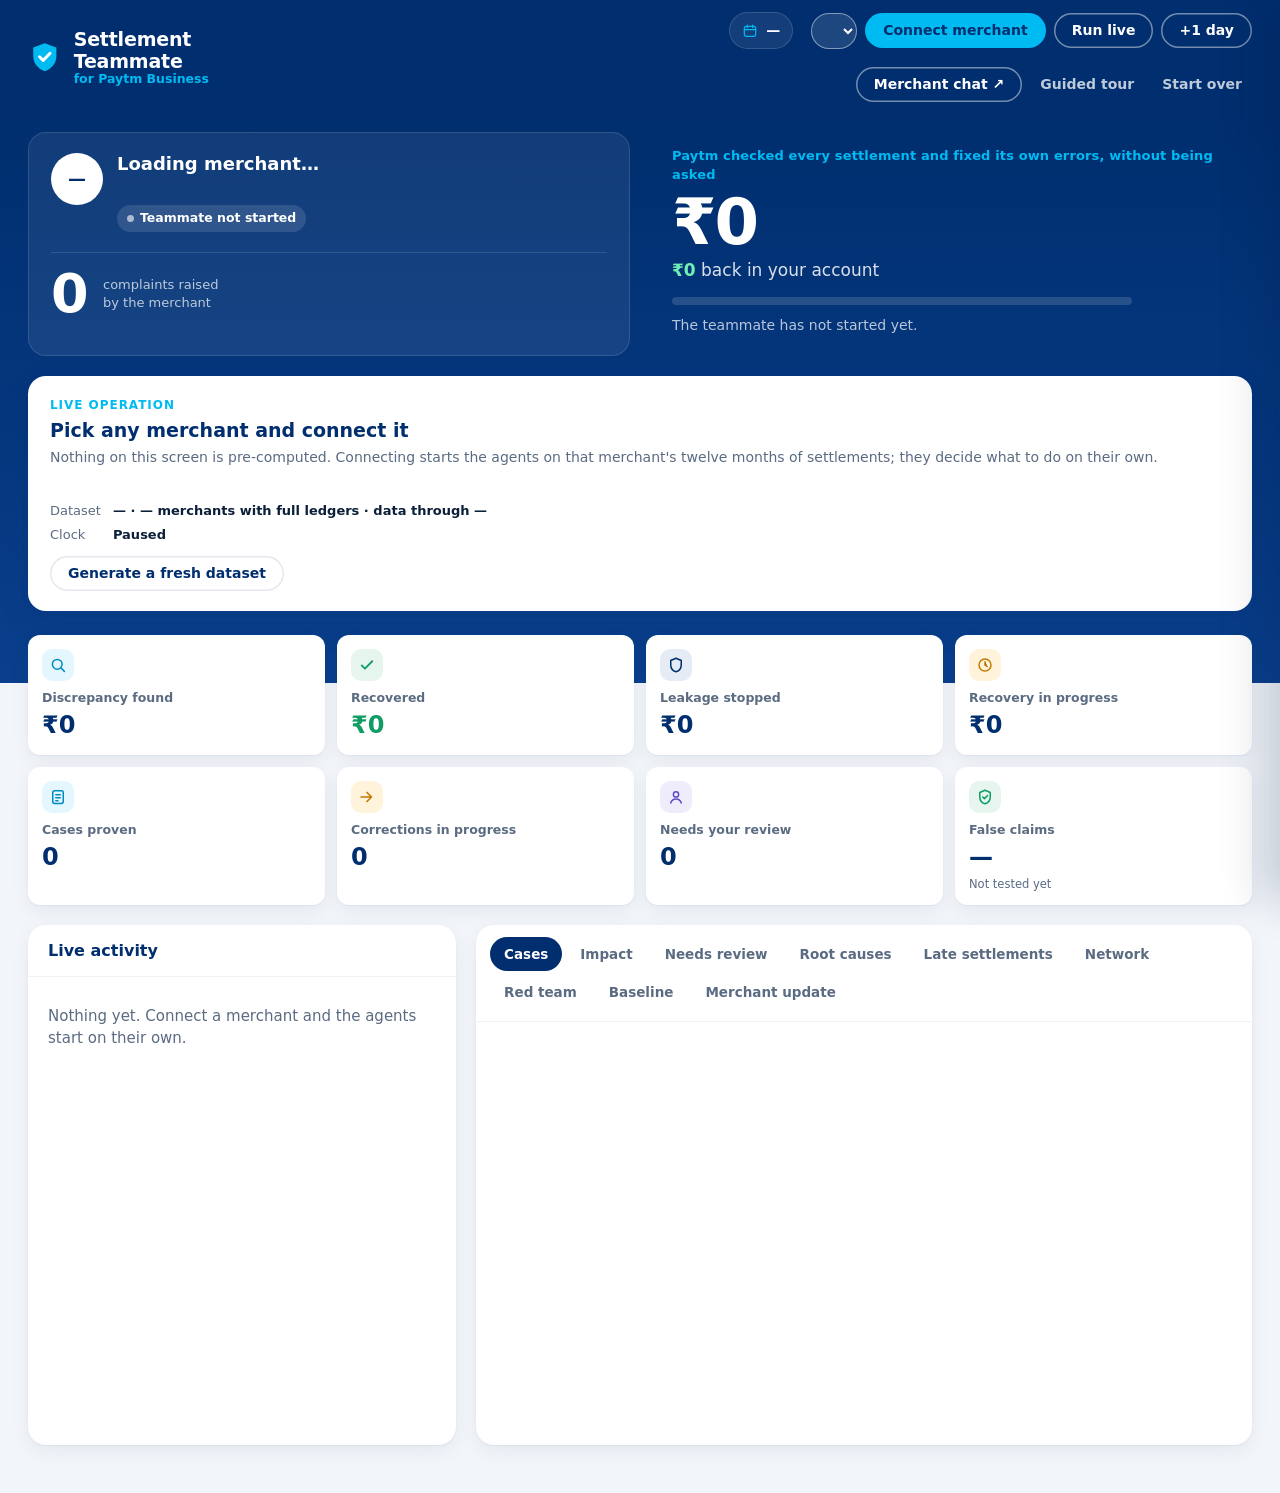
==== commit 47392a00: "Live operation by default; scripted story becomes a hidden guided tour - Pick any of the 25 merchant" ====
--- a/ui/index.html
+++ b/ui/index.html
@@ -23,11 +23,22 @@
           <svg viewBox="0 0 24 24" aria-hidden="true"><rect x="3.5" y="5" width="17" height="15" rx="3" fill="none" stroke="currentColor" stroke-width="1.8"/><path d="M3.5 10h17M8 3v4M16 3v4" stroke="currentColor" stroke-width="1.8" stroke-linecap="round"/></svg>
           <span id="today">—</span>
         </div>
+        <div class="controls live-only">
+          <label class="merchant-pick"><span class="sr">Merchant</span>
+            <select id="merchant-select" aria-label="Merchant"></select>
+          </label>
+          <button class="btn btn-primary" id="btn-connect">Connect merchant</button>
+          <button class="btn btn-ghost" id="btn-live" aria-pressed="false" title="Let virtual time run: new settlements arrive and the agents act on their own">Run live</button>
+          <button class="btn btn-ghost" id="btn-advance">+1 day</button>
+        </div>
+        <div class="controls tour-only">
+          <button class="btn btn-primary" id="btn-next">Run next step</button>
+          <button class="btn btn-ghost" id="btn-auto" aria-pressed="false">Play the tour</button>
+          <button class="btn btn-link" id="btn-exit-tour">Exit tour</button>
+        </div>
         <div class="controls">
-          <button class="btn btn-primary" id="btn-next">Run next step</button>
-          <button class="btn btn-ghost" id="btn-auto" aria-pressed="false">Play the story</button>
-          <button class="btn btn-ghost" id="btn-advance">Advance 1 day</button>
           <button class="btn btn-ghost" id="btn-chat" title="Opens the merchant's chat in a separate window">Merchant chat ↗</button>
+          <button class="btn btn-link" id="btn-tour" title="A scripted walk-through of the same system, for presenting">Guided tour</button>
           <button class="btn btn-link" id="btn-reset">Start over</button>
         </div>
       </div>
@@ -60,7 +71,21 @@
         <div class="hero-line" id="thesis-line">The teammate has not started yet.</div>
       </div>
 
-      <div class="step-card">
+      <div class="step-card live-card live-only">
+        <div class="step-eyebrow">Live operation</div>
+        <div class="step-title" id="live-title">Pick any merchant and connect it</div>
+        <div class="step-narrative" id="live-narrative">Nothing on this screen is pre-computed. Connecting starts the agents on that merchant's twelve months of settlements; they decide what to do on their own.</div>
+        <dl class="live-facts">
+          <dt>Dataset</dt><dd><span id="ds-seed">—</span> · <span id="ds-merchants">—</span> merchants with full ledgers · data through <span id="ds-through">—</span></dd>
+          <dt>Clock</dt><dd id="live-clock">Paused</dd>
+        </dl>
+        <div class="dataset-row">
+          <button class="btn btn-outline btn-sm" id="btn-dataset" title="Generate a brand-new random dataset (about 30 seconds) and run on it">Generate a fresh dataset</button>
+          <span id="ds-status" class="ds-status"></span>
+        </div>
+      </div>
+
+      <div class="step-card tour-only">
         <div class="step-eyebrow" id="step-eyebrow">Ready</div>
         <div class="step-title" id="step-title">Run the first step to begin the story</div>
         <div class="step-narrative" id="step-narrative">Each step runs the real system. Every number here is computed, not typed in.</div>
@@ -112,7 +137,7 @@
         <span class="live" id="busy" hidden><span class="dot"></span>Working</span>
       </div>
       <ol class="feed" id="feed"></ol>
-      <p class="empty" id="feed-empty">Nothing yet. The agents start on their own once the story begins.</p>
+      <p class="empty" id="feed-empty">Nothing yet. Connect a merchant and the agents start on their own.</p>
     </section>
 
     <section class="panel bench" aria-label="Details">
--- a/ui/app.css
+++ b/ui/app.css
@@ -103,7 +103,21 @@
   padding: 7px 12px; border-radius: 999px; font-variant-numeric: tabular-nums;
 }
 .clock svg { width: 16px; height: 16px; color: var(--sky); }
-.controls { display: flex; gap: 8px; flex-wrap: wrap; }
+.controls { display: flex; gap: 8px; flex-wrap: wrap; align-items: center; }
+body:not(.tour) .tour-only, body.tour .live-only { display: none !important; }
+.merchant-pick select {
+  background: rgba(255, 255, 255, 0.12); color: #fff; border: 1.5px solid rgba(255, 255, 255, 0.45);
+  border-radius: 999px; padding: 8px 12px; font: inherit; font-size: 14px; max-width: 260px;
+}
+.merchant-pick option { color: var(--ink); }
+.sr { position: absolute; width: 1px; height: 1px; overflow: hidden; clip: rect(0 0 0 0); }
+.btn-sm { padding: 6px 12px; font-size: 13px; }
+.live-facts { display: grid; grid-template-columns: auto 1fr; gap: 4px 12px; margin: 12px 0 0; font-size: 13px; }
+.live-facts dt { color: var(--muted); }
+.live-facts dd { margin: 0; color: var(--ink); font-weight: 600; }
+.dataset-row { display: flex; align-items: center; gap: 10px; margin-top: 12px; flex-wrap: wrap; }
+.ds-status { font-size: 13px; color: var(--muted); }
+.ds-status .btn { margin-left: 6px; }
 .btn {
   border: 0; border-radius: 999px; padding: 9px 18px; cursor: pointer;
   font-weight: 650; font-size: 14px; line-height: 1.2; transition: background 0.15s, transform 0.1s;
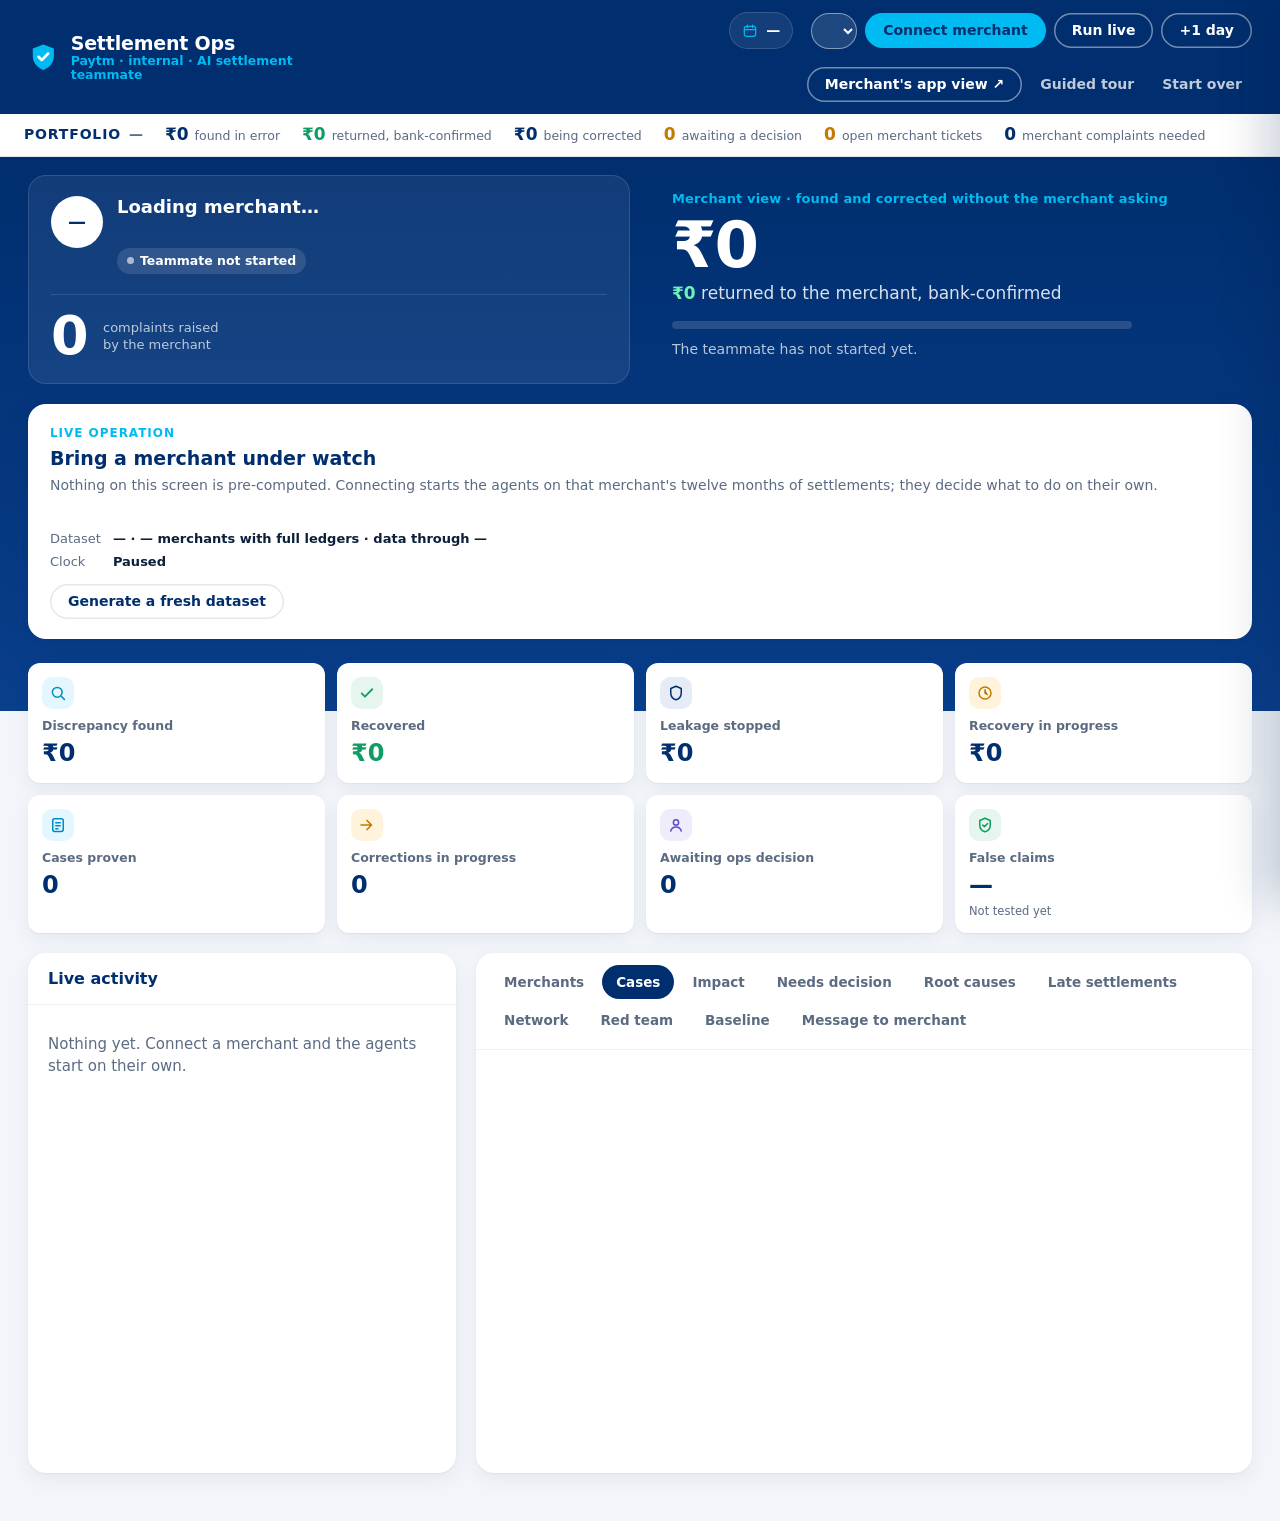
==== commit dcacffc6: "Make the command center an ops console - Rebranded as Settlement Ops (Paytm internal); no merchant-f" ====
--- a/ui/index.html
+++ b/ui/index.html
@@ -4,7 +4,7 @@
   <meta charset="utf-8">
   <meta name="viewport" content="width=device-width, initial-scale=1">
   <meta name="color-scheme" content="light">
-  <title>Settlement Teammate · Paytm Business</title>
+  <title>Settlement Ops · Paytm</title>
   <link rel="icon" href="data:image/svg+xml,<svg xmlns='http://www.w3.org/2000/svg' viewBox='0 0 32 32'><rect width='32' height='32' rx='8' fill='%23002E6E'/><path d='M16 6l8 3v6c0 5-3.4 9-8 11-4.6-2-8-6-8-11V9z' fill='%2300BAF2'/><path d='M12.5 16.2l2.4 2.4 4.8-5' stroke='white' stroke-width='2.2' fill='none' stroke-linecap='round' stroke-linejoin='round'/></svg>">
   <link rel="stylesheet" href="/ui/app.css">
 </head>
@@ -14,8 +14,8 @@
       <div class="brand">
         <svg class="brand-icon" viewBox="0 0 32 32" aria-hidden="true"><path d="M16 3l11 4v8c0 7-4.7 12.3-11 14.5C9.7 27.3 5 22 5 15V7z" fill="#00BAF2"/><path d="M11 15.8l3.4 3.4 6.6-6.8" stroke="#fff" stroke-width="2.8" fill="none" stroke-linecap="round" stroke-linejoin="round"/></svg>
         <div class="brand-text">
-          <span class="brand-name">Settlement Teammate</span>
-          <span class="brand-for">for Paytm Business</span>
+          <span class="brand-name">Settlement Ops</span>
+          <span class="brand-for">Paytm · internal · AI settlement teammate</span>
         </div>
       </div>
       <div class="appbar-right">
@@ -37,7 +37,7 @@
           <button class="btn btn-link" id="btn-exit-tour">Exit tour</button>
         </div>
         <div class="controls">
-          <button class="btn btn-ghost" id="btn-chat" title="Opens the merchant's chat in a separate window">Merchant chat ↗</button>
+          <button class="btn btn-ghost" id="btn-chat" title="What this merchant sees in the Paytm Business app (opens a separate window)">Merchant's app view ↗</button>
           <button class="btn btn-link" id="btn-tour" title="A scripted walk-through of the same system, for presenting">Guided tour</button>
           <button class="btn btn-link" id="btn-reset">Start over</button>
         </div>
@@ -47,6 +47,18 @@
 
   <div class="toast" id="toast" role="status" hidden></div>
   <div class="offline" id="offline" role="alert" hidden>Can't reach the Settlement Teammate server. Check that <code>python serve.py</code> is running; retrying every 3 seconds.</div>
+
+  <section class="portfolio" aria-label="Portfolio">
+    <div class="portfolio-inner">
+      <div class="pf-title">Portfolio<span id="pf-monitored">—</span></div>
+      <div class="pf-stat"><b id="pf-found">₹0</b>found in error</div>
+      <div class="pf-stat good"><b id="pf-returned">₹0</b>returned, bank-confirmed</div>
+      <div class="pf-stat"><b id="pf-progress">₹0</b>being corrected</div>
+      <div class="pf-stat warn"><b id="pf-decisions">0</b>awaiting a decision</div>
+      <div class="pf-stat warn"><b id="pf-tickets">0</b>open merchant tickets</div>
+      <div class="pf-stat"><b id="pf-complaints">0</b>merchant complaints needed</div>
+    </div>
+  </section>
 
   <section class="hero" aria-live="polite">
     <div class="hero-inner">
@@ -64,16 +76,16 @@
       </div>
 
       <div class="hero-money">
-        <div class="hero-eyebrow">Paytm checked every settlement and fixed its own errors, without being asked</div>
+        <div class="hero-eyebrow">Merchant view · found and corrected without the merchant asking</div>
         <div class="hero-found" id="hero-found">₹0</div>
-        <div class="hero-back"><span id="hero-back">₹0</span> back in your account</div>
+        <div class="hero-back"><span id="hero-back">₹0</span> returned to the merchant, bank-confirmed</div>
         <div class="hero-bar" role="progressbar" aria-label="Share of found money recovered" aria-valuemin="0" aria-valuemax="100" id="hero-bar-wrap"><span id="hero-bar"></span></div>
         <div class="hero-line" id="thesis-line">The teammate has not started yet.</div>
       </div>
 
       <div class="step-card live-card live-only">
         <div class="step-eyebrow">Live operation</div>
-        <div class="step-title" id="live-title">Pick any merchant and connect it</div>
+        <div class="step-title" id="live-title">Bring a merchant under watch</div>
         <div class="step-narrative" id="live-narrative">Nothing on this screen is pre-computed. Connecting starts the agents on that merchant's twelve months of settlements; they decide what to do on their own.</div>
         <dl class="live-facts">
           <dt>Dataset</dt><dd><span id="ds-seed">—</span> · <span id="ds-merchants">—</span> merchants with full ledgers · data through <span id="ds-through">—</span></dd>
@@ -121,7 +133,7 @@
     </div>
     <div class="tile">
       <span class="tile-icon violet"><svg viewBox="0 0 24 24"><circle cx="12" cy="8.5" r="3.5" fill="none" stroke="currentColor" stroke-width="2"/><path d="M5 20c.8-3.6 3.5-5.5 7-5.5s6.2 1.9 7 5.5" stroke="currentColor" stroke-width="2" fill="none" stroke-linecap="round"/></svg></span>
-      <span class="tile-label">Needs your review</span><span class="tile-value" id="m-escalated">0</span><span class="tile-note" id="m-escalated-note"></span>
+      <span class="tile-label">Awaiting ops decision</span><span class="tile-value" id="m-escalated">0</span><span class="tile-note" id="m-escalated-note"></span>
     </div>
     <div class="tile tile-shield">
       <span class="tile-icon green"><svg viewBox="0 0 24 24"><path d="M12 3l7 3v5.5c0 4.6-3 8.3-7 9.5-4-1.2-7-4.9-7-9.5V6z" fill="none" stroke="currentColor" stroke-width="2" stroke-linejoin="round"/><path d="M9 12l2.2 2.2L15.5 10" stroke="currentColor" stroke-width="2" fill="none" stroke-linecap="round" stroke-linejoin="round"/></svg></span>
@@ -142,16 +154,18 @@
 
     <section class="panel bench" aria-label="Details">
       <nav class="segmented" role="tablist">
+        <button role="tab" aria-selected="false" data-tab="merchants">Merchants</button>
         <button role="tab" aria-selected="true" data-tab="cases">Cases</button>
         <button role="tab" aria-selected="false" data-tab="impact">Impact</button>
-        <button role="tab" aria-selected="false" data-tab="queue">Needs review</button>
+        <button role="tab" aria-selected="false" data-tab="queue">Needs decision</button>
         <button role="tab" aria-selected="false" data-tab="causes">Root causes</button>
         <button role="tab" aria-selected="false" data-tab="delays">Late settlements</button>
         <button role="tab" aria-selected="false" data-tab="network">Network</button>
         <button role="tab" aria-selected="false" data-tab="redteam">Red team</button>
         <button role="tab" aria-selected="false" data-tab="baseline">Baseline</button>
-        <button role="tab" aria-selected="false" data-tab="message">Merchant update</button>
+        <button role="tab" aria-selected="false" data-tab="message">Message to merchant</button>
       </nav>
+      <div class="tab-body" id="tab-merchants" hidden></div>
       <div class="tab-body" id="tab-cases"></div>
       <div class="tab-body" id="tab-impact" hidden></div>
       <div class="tab-body" id="tab-queue" hidden></div>
--- a/ui/app.css
+++ b/ui/app.css
@@ -85,6 +85,19 @@
 .btn-outline { background: #fff; color: var(--navy); box-shadow: inset 0 0 0 1.5px var(--line); }
 .btn-outline:hover { background: var(--line-soft); }
 
+/* -- portfolio bar (ops) ------------------------------------------------------- */
+.portfolio { background: #fff; border-bottom: 1px solid var(--line); }
+.portfolio-inner {
+  max-width: 1400px; margin: 0 auto; padding: 10px 24px; display: flex; flex-wrap: wrap; align-items: center; gap: 8px 22px;
+}
+.pf-title { font-weight: 750; color: var(--navy); font-size: 14px; text-transform: uppercase; letter-spacing: 0.06em; }
+.pf-title span { margin-left: 8px; text-transform: none; letter-spacing: 0; font-weight: 600; color: var(--muted); }
+.pf-stat { font-size: 12.5px; color: var(--muted); display: flex; align-items: baseline; gap: 6px; }
+.pf-stat b { font: 750 17px var(--display); color: var(--navy); font-variant-numeric: tabular-nums; }
+.pf-stat.good b { color: var(--green); }
+.pf-stat.warn b { color: var(--amber); }
+tr.focus td { background: var(--sky-soft); }
+
 /* -- app bar ---------------------------------------------------------------- */
 .appbar { background: var(--navy); color: #fff; }
 .appbar-inner {
@@ -273,6 +286,7 @@
 .pill.CLOSED_UNRECOVERED, .pill.fail { background: var(--red-soft); color: var(--red); }
 .pill.WITHDRAWN { background: var(--sky-soft); color: #007FB0; }
 .pill.RECURRED { background: var(--red-soft); color: var(--red); }
+.pill.AWAITING_CREDIT { background: var(--sky-soft); color: #007FB0; }
 .pill.WAITING, .pill.FILED, .pill.FOLLOW_UP, .pill.REPRESENT, .pill.REJECTED, .pill.ACTION_PENDING, .pill.REQUESTED, .pill.RECOMMENDED { background: var(--amber-soft); color: var(--amber); }
 
 .card { border: 1px solid var(--line); border-radius: var(--r); padding: 14px 16px; margin: 10px 0; background: var(--card); }
@@ -378,3 +392,4 @@
   .figures { grid-template-columns: 1fr; }
   .grid { font-size: 13px; }
 }
+.muted { color: var(--muted); font-size: 12px; font-weight: 400; }
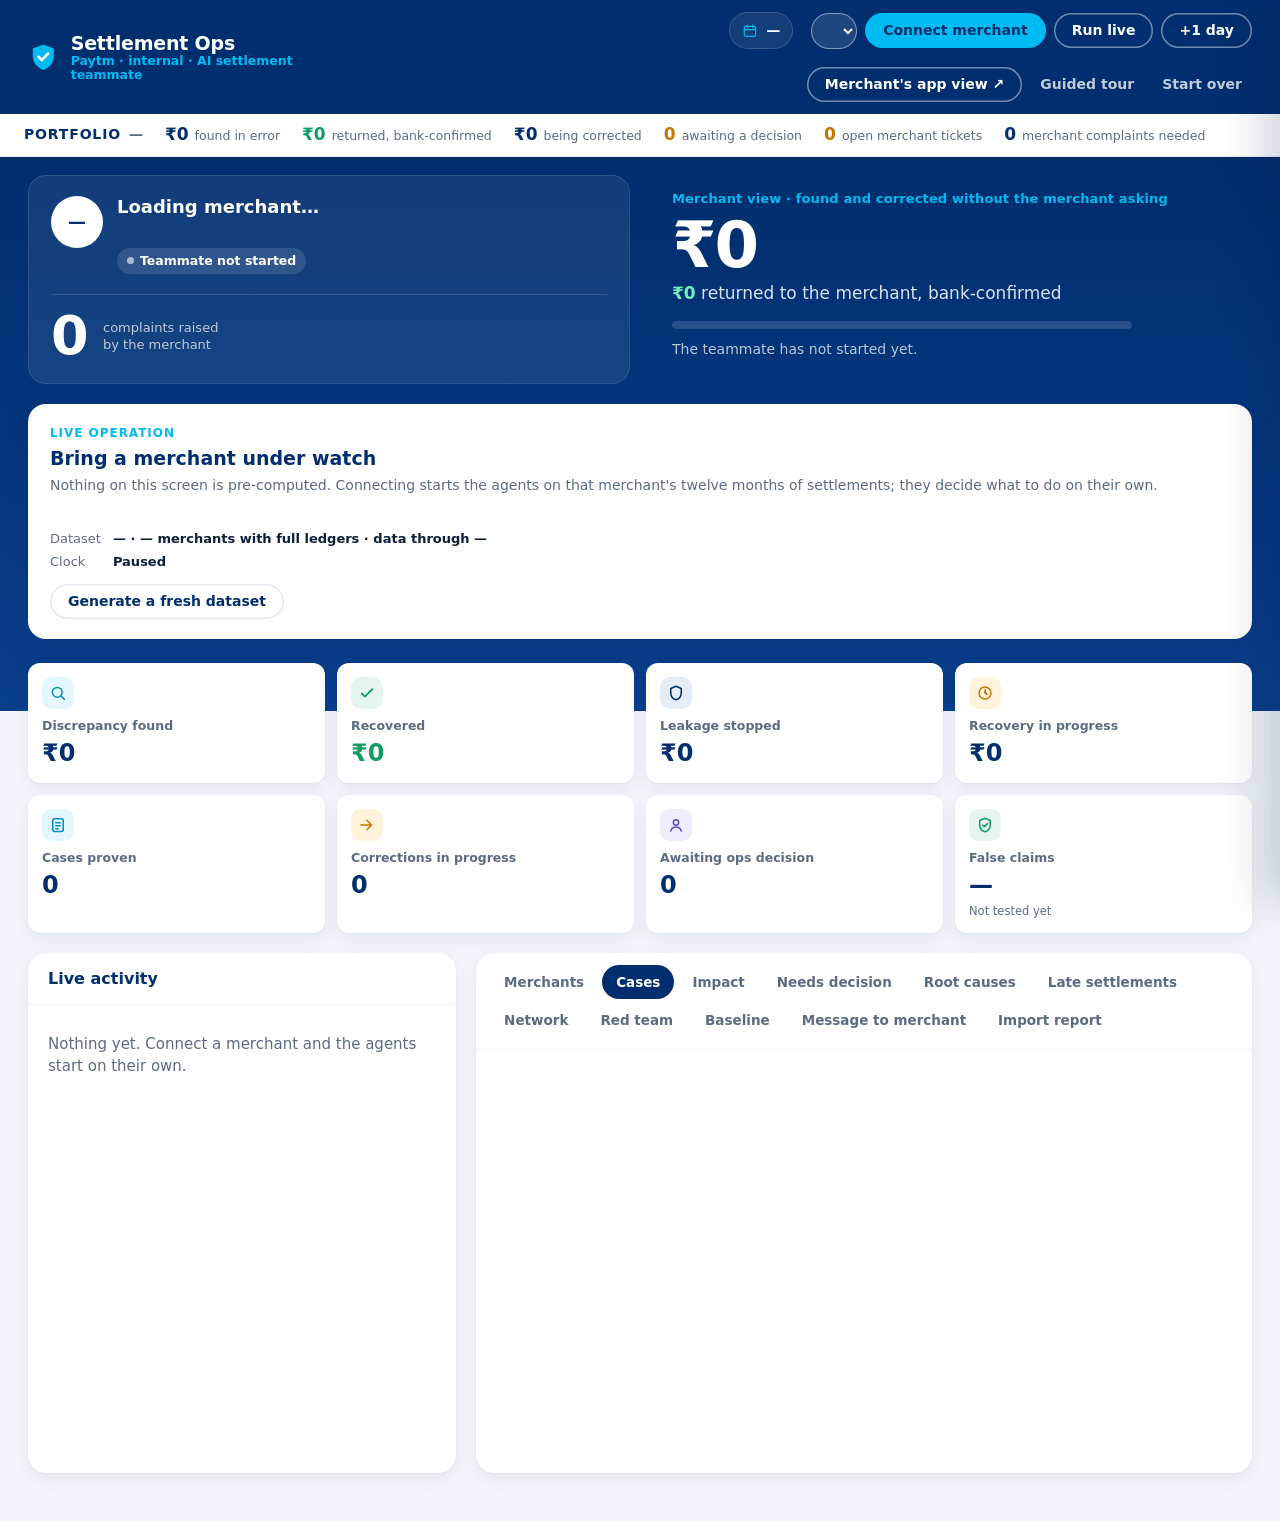
==== commit 6f39107b: "Import real Paytm settlement reports; stream chat replies - Import report tab: upload a Paytm dashbo" ====
--- a/ui/index.html
+++ b/ui/index.html
@@ -164,9 +164,11 @@
         <button role="tab" aria-selected="false" data-tab="redteam">Red team</button>
         <button role="tab" aria-selected="false" data-tab="baseline">Baseline</button>
         <button role="tab" aria-selected="false" data-tab="message">Message to merchant</button>
+        <button role="tab" aria-selected="false" data-tab="upload">Import report</button>
       </nav>
       <div class="tab-body" id="tab-merchants" hidden></div>
       <div class="tab-body" id="tab-cases"></div>
+      <div class="tab-body" id="tab-upload" hidden></div>
       <div class="tab-body" id="tab-impact" hidden></div>
       <div class="tab-body" id="tab-queue" hidden></div>
       <div class="tab-body" id="tab-causes" hidden></div>
--- a/ui/app.css
+++ b/ui/app.css
@@ -64,6 +64,21 @@
 .impact-col.without h3, .impact-col.without .impact-big { color: var(--red); }
 .impact-col.with { background: var(--green-soft); }
 .impact-col.with h3, .impact-col.with .impact-big { color: var(--green); }
+.reply-box { display: flex; gap: 8px; margin-top: 10px; align-items: flex-end; flex-wrap: wrap; }
+.reply-box textarea {
+  flex: 1; min-width: 220px; border: 1.5px solid var(--line); border-radius: var(--r-sm); padding: 8px 10px;
+  font: inherit; font-size: 14px; resize: vertical;
+}
+.upload-form { display: grid; grid-template-columns: repeat(auto-fit, minmax(210px, 1fr)); gap: 12px 16px; margin-top: 12px; }
+.upload-form label { display: flex; flex-direction: column; gap: 4px; font-size: 13px; color: var(--muted); font-weight: 600; }
+.upload-form input, .upload-form select {
+  border: 1.5px solid var(--line); border-radius: var(--r-sm); padding: 8px 10px; font: inherit; font-size: 14px;
+  color: var(--ink); background: #fff;
+}
+.upload-form label.check { flex-direction: row; align-items: center; gap: 8px; }
+.upload-form .full { grid-column: 1 / -1; }
+.upload-actions { display: flex; gap: 10px; flex-wrap: wrap; align-items: center; margin-top: 14px; }
+.upload-result { margin-top: 14px; }
 .review-confirm { flex: 1; background: var(--sky-soft); border-radius: var(--r-sm); padding: 12px; }
 .review-confirm p { margin: 0 0 8px; font-size: 14px; color: var(--navy); font-weight: 600; }
 .review-confirm input {
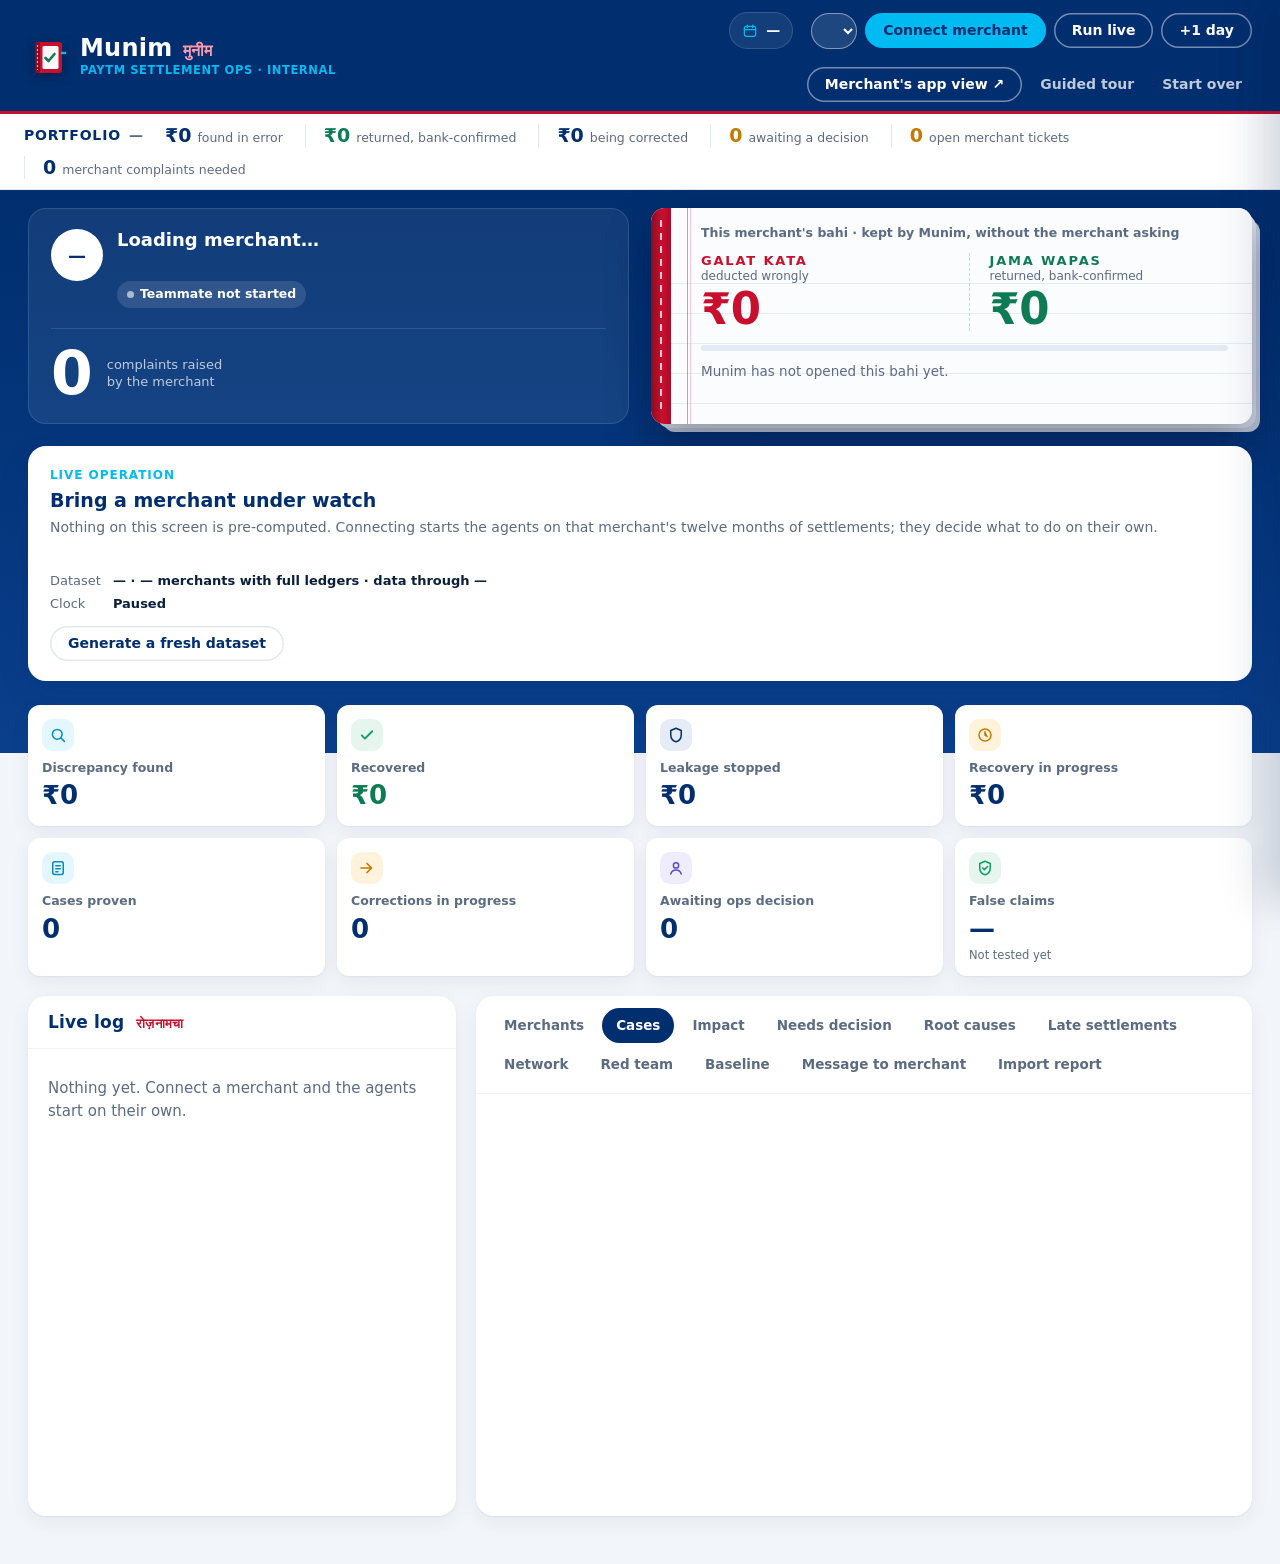
==== commit 262c0c80: "Rename to Munim and give it a visual identity Munim, the accountant who keeps a shop's bahi-khata. T" ====
--- a/ui/index.html
+++ b/ui/index.html
@@ -4,18 +4,18 @@
   <meta charset="utf-8">
   <meta name="viewport" content="width=device-width, initial-scale=1">
   <meta name="color-scheme" content="light">
-  <title>Settlement Ops · Paytm</title>
-  <link rel="icon" href="data:image/svg+xml,<svg xmlns='http://www.w3.org/2000/svg' viewBox='0 0 32 32'><rect width='32' height='32' rx='8' fill='%23002E6E'/><path d='M16 6l8 3v6c0 5-3.4 9-8 11-4.6-2-8-6-8-11V9z' fill='%2300BAF2'/><path d='M12.5 16.2l2.4 2.4 4.8-5' stroke='white' stroke-width='2.2' fill='none' stroke-linecap='round' stroke-linejoin='round'/></svg>">
+  <title>Munim · Paytm settlement ops</title>
+  <link rel="icon" href="data:image/svg+xml,<svg xmlns='http://www.w3.org/2000/svg' viewBox='0 0 40 40'><rect x='7' y='5' width='27' height='31' rx='3' fill='%23C8102E'/><rect x='7' y='5' width='5' height='31' rx='2' fill='%238E0B20'/><rect x='14.5' y='9' width='16' height='23' rx='1.5' fill='%23FFF6F7'/><path d='M17.5 21l3 3 6-7' stroke='%230F7B55' stroke-width='2.8' fill='none' stroke-linecap='round' stroke-linejoin='round'/></svg>">
   <link rel="stylesheet" href="/ui/app.css">
 </head>
 <body>
   <header class="appbar">
     <div class="appbar-inner">
       <div class="brand">
-        <svg class="brand-icon" viewBox="0 0 32 32" aria-hidden="true"><path d="M16 3l11 4v8c0 7-4.7 12.3-11 14.5C9.7 27.3 5 22 5 15V7z" fill="#00BAF2"/><path d="M11 15.8l3.4 3.4 6.6-6.8" stroke="#fff" stroke-width="2.8" fill="none" stroke-linecap="round" stroke-linejoin="round"/></svg>
+        <svg class="brand-icon" viewBox="0 0 40 40" aria-hidden="true"><rect x="7" y="5" width="27" height="31" rx="3" fill="#C8102E"/><rect x="7" y="5" width="5" height="31" rx="2" fill="#8E0B20"/><path d="M9.5 8v25" stroke="#F4C7CE" stroke-width="1" stroke-dasharray="2 2"/><rect x="14.5" y="9" width="16" height="23" rx="1.5" fill="#FFF6F7"/><path d="M17.5 21l3 3 6-7" stroke="#0F7B55" stroke-width="2.6" fill="none" stroke-linecap="round" stroke-linejoin="round"/><path d="M34 16h3" stroke="#00BAF2" stroke-width="2.4" stroke-linecap="round"/></svg>
         <div class="brand-text">
-          <span class="brand-name">Settlement Ops</span>
-          <span class="brand-for">Paytm · internal · AI settlement teammate</span>
+          <span class="brand-name">Munim <span class="brand-deva" lang="hi">मुनीम</span></span>
+          <span class="brand-for">Paytm settlement ops · internal</span>
         </div>
       </div>
       <div class="appbar-right">
@@ -46,7 +46,7 @@
   </header>
 
   <div class="toast" id="toast" role="status" hidden></div>
-  <div class="offline" id="offline" role="alert" hidden>Can't reach the Settlement Teammate server. Check that <code>python serve.py</code> is running; retrying every 3 seconds.</div>
+  <div class="offline" id="offline" role="alert" hidden>Can't reach the Munim server. Check that <code>python serve.py</code> is running; retrying every 3 seconds.</div>
 
   <section class="portfolio" aria-label="Portfolio">
     <div class="portfolio-inner">
@@ -75,12 +75,25 @@
         </div>
       </div>
 
-      <div class="hero-money">
-        <div class="hero-eyebrow">Merchant view · found and corrected without the merchant asking</div>
-        <div class="hero-found" id="hero-found">₹0</div>
-        <div class="hero-back"><span id="hero-back">₹0</span> returned to the merchant, bank-confirmed</div>
-        <div class="hero-bar" role="progressbar" aria-label="Share of found money recovered" aria-valuemin="0" aria-valuemax="100" id="hero-bar-wrap"><span id="hero-bar"></span></div>
-        <div class="hero-line" id="thesis-line">The teammate has not started yet.</div>
+      <div class="hero-money bahi">
+        <div class="bahi-spine" aria-hidden="true"></div>
+        <div class="bahi-page">
+          <div class="hero-eyebrow">This merchant's bahi · kept by Munim, without the merchant asking</div>
+          <div class="bahi-cols">
+            <div class="bahi-col galat">
+              <span class="bahi-label">Galat kata <small>deducted wrongly</small></span>
+              <div class="hero-found" id="hero-found">₹0</div>
+            </div>
+            <div class="bahi-col jama">
+              <span class="bahi-label">Jama wapas <small>returned, bank-confirmed</small></span>
+              <div class="hero-back"><span id="hero-back">₹0</span>
+                <svg class="tick" id="hero-tick" viewBox="0 0 48 36" aria-hidden="true"><path d="M4 20c5 3 9 7 13 12C23 20 32 10 44 3"/></svg>
+              </div>
+            </div>
+          </div>
+          <div class="hero-bar" role="progressbar" aria-label="Share of wrongly deducted money returned" aria-valuemin="0" aria-valuemax="100" id="hero-bar-wrap"><span id="hero-bar"></span></div>
+          <div class="hero-line" id="thesis-line">Munim has not opened this bahi yet.</div>
+        </div>
       </div>
 
       <div class="step-card live-card live-only">
@@ -145,7 +158,7 @@
   <main class="workspace">
     <section class="panel feed-panel" aria-label="Autonomous activity">
       <div class="panel-head">
-        <h2>Live activity</h2>
+        <h2>Live log <span class="h2-deva" lang="hi">रोज़नामचा</span></h2>
         <span class="live" id="busy" hidden><span class="dot"></span>Working</span>
       </div>
       <ol class="feed" id="feed"></ol>
--- a/ui/app.css
+++ b/ui/app.css
@@ -1,4 +1,8 @@
-/* Settlement Teammate for Paytm Business.
+/* Munim: Paytm's settlement ops console.
+   Paytm's navy and sky, plus the two inks of a munim's bahi-khata: the red of
+   the ledger's cloth binding (used only for the ledger and for what was wrong)
+   and the green of money credited back. Figures are set in Bahnschrift, a
+   condensed instrument face that ships with Windows; everything is offline.
    Paytm's visual language: deep navy and bright sky blue, white rounded cards
    on a cool grey canvas, confident rupee figures, soft status pills.
    System fonts only, so the page works fully offline. */
@@ -22,9 +26,16 @@
   --amber-soft: #FFF3DC;
   --violet: #5B4BC4;
   --violet-soft: #EFEDFC;
+  --bahi: #C8102E;          /* the ledger's red cloth binding */
+  --bahi-deep: #8E0B20;
+  --jama: #0F7B55;          /* credited back */
+  --paper: #FBFCFE;
+  --ruling: #E2ECF7;
+  --figures: "Bahnschrift", "Segoe UI Variable Display", "Segoe UI", system-ui, sans-serif;
+  --deva: "Nirmala UI", "Mangal", "Noto Sans Devanagari", sans-serif;
 
   --font: "Segoe UI Variable Text", "Segoe UI", system-ui, -apple-system, "Helvetica Neue", Arial, sans-serif;
-  --display: "Segoe UI Variable Display", "Segoe UI", system-ui, -apple-system, "Helvetica Neue", Arial, sans-serif;
+  --display: "Bahnschrift", "Segoe UI Variable Display", "Segoe UI", system-ui, -apple-system, "Helvetica Neue", Arial, sans-serif;
   --mono: "Cascadia Mono", "Consolas", ui-monospace, "SFMono-Regular", monospace;
   --r-lg: 18px;
   --r: 12px;
@@ -108,22 +119,25 @@
 .pf-title { font-weight: 750; color: var(--navy); font-size: 14px; text-transform: uppercase; letter-spacing: 0.06em; }
 .pf-title span { margin-left: 8px; text-transform: none; letter-spacing: 0; font-weight: 600; color: var(--muted); }
 .pf-stat { font-size: 12.5px; color: var(--muted); display: flex; align-items: baseline; gap: 6px; }
-.pf-stat b { font: 750 17px var(--display); color: var(--navy); font-variant-numeric: tabular-nums; }
-.pf-stat.good b { color: var(--green); }
+.pf-stat b { font: 700 19px var(--figures); font-variation-settings: "wdth" 85; color: var(--navy); font-variant-numeric: tabular-nums; }
+.pf-stat.good b { color: var(--jama); }
+.pf-stat + .pf-stat { padding-left: 18px; border-left: 1px solid var(--line); }
 .pf-stat.warn b { color: var(--amber); }
 tr.focus td { background: var(--sky-soft); }
 
 /* -- app bar ---------------------------------------------------------------- */
-.appbar { background: var(--navy); color: #fff; }
+.appbar { background: var(--navy); color: #fff; box-shadow: inset 0 -3px 0 var(--bahi); }
 .appbar-inner {
   max-width: 1480px; margin: 0 auto; padding: 12px 28px;
   display: flex; align-items: center; justify-content: space-between; gap: 20px;
 }
 .brand { display: flex; align-items: center; gap: 12px; }
-.brand-icon { width: 34px; height: 34px; }
+.brand-icon { width: 40px; height: 40px; filter: drop-shadow(0 3px 6px rgba(0, 0, 0, 0.35)); }
 .brand-text { display: flex; flex-direction: column; line-height: 1.15; }
-.brand-name { font: 700 19px var(--display); letter-spacing: -0.01em; }
-.brand-for { font-size: 12.5px; color: var(--sky); font-weight: 600; }
+.brand-name { font: 700 24px/1 var(--display); letter-spacing: 0.01em; font-variation-settings: "wdth" 88; display: flex; align-items: baseline; gap: 10px; }
+.brand-deva { font: 600 16px var(--deva); color: #FF9DAE; letter-spacing: 0; }
+.h2-deva { font: 600 13px var(--deva); color: var(--bahi); margin-left: 6px; }
+.brand-for { font-size: 11.5px; color: var(--sky); font-weight: 600; letter-spacing: 0.05em; text-transform: uppercase; margin-top: 4px; white-space: nowrap; }
 .appbar-right { display: flex; align-items: center; gap: 18px; flex-wrap: wrap; justify-content: flex-end; }
 .clock {
   display: flex; align-items: center; gap: 8px; font-weight: 600; font-size: 14px;
@@ -167,7 +181,7 @@
 }
 .hero-inner {
   max-width: 1480px; margin: 0 auto; padding: 0 28px;
-  display: grid; grid-template-columns: minmax(280px, 1fr) minmax(320px, 1.25fr) minmax(320px, 1.2fr); gap: 20px;
+  display: grid; grid-template-columns: minmax(250px, 0.8fr) minmax(440px, 1.7fr) minmax(300px, 1fr); gap: 22px;
   align-items: stretch;
 }
 .merchant-card, .hero-money, .step-card { border-radius: var(--r-lg); padding: 20px 22px; }
@@ -193,17 +207,54 @@
   grid-column: 1 / -1; display: flex; align-items: center; gap: 14px; margin-top: 6px;
   padding-top: 14px; border-top: 1px solid rgba(255, 255, 255, 0.12);
 }
-.complaints-value { font: 800 54px/1 var(--display); color: #fff; min-width: 38px; }
+.complaints-value { font: 700 60px/1 var(--figures); font-variation-settings: "wdth" 80; color: #fff; min-width: 38px; }
 .complaints-label { font-size: 13px; color: rgba(255, 255, 255, 0.72); line-height: 1.35; }
 
-.hero-money { padding-top: 14px; }
-.hero-eyebrow { font-size: 13px; font-weight: 650; color: var(--sky); letter-spacing: 0.01em; }
-.hero-found { font: 800 64px/1.05 var(--display); letter-spacing: -0.03em; font-variant-numeric: tabular-nums; margin: 4px 0 2px; }
-.hero-back { font-size: 17px; color: rgba(255, 255, 255, 0.85); }
-.hero-back span { color: #6FF0B6; font-weight: 750; font-variant-numeric: tabular-nums; }
-.hero-bar { height: 8px; border-radius: 999px; background: rgba(255, 255, 255, 0.14); margin: 14px 0 10px; overflow: hidden; max-width: 460px; }
-.hero-bar span { display: block; height: 100%; width: 0; border-radius: inherit; background: linear-gradient(90deg, var(--sky), #3EE39A); transition: width 0.8s ease; }
-.hero-line { font-size: 14px; color: rgba(255, 255, 255, 0.72); }
+/* The signature: this merchant's bahi-khata, open. A red cloth spine with stitching, ruled paper
+   with the ledger's red margin, what was deducted wrongly against what was credited back, and the
+   munim's tick, drawn once when money has actually come back. */
+.hero-money.bahi {
+  display: grid; grid-template-columns: 20px 1fr; padding: 0; overflow: hidden; border-radius: 14px;
+  background: var(--paper); color: var(--ink);
+  box-shadow: 0 22px 44px rgba(0, 8, 32, 0.38), 5px 5px 0 -1px #E6ECF5, 10px 10px 0 -2px #CBD6E6;
+}
+.bahi-spine { position: relative; background: linear-gradient(90deg, var(--bahi-deep), var(--bahi) 55%, #A70D27); }
+.bahi-spine::after {
+  content: ""; position: absolute; left: 50%; top: 12px; bottom: 12px; width: 2px; margin-left: -1px;
+  background: repeating-linear-gradient(180deg, #F6C9D0 0 7px, transparent 7px 13px);
+}
+.bahi-page {
+  position: relative; padding: 16px 24px 16px 30px;
+  background: repeating-linear-gradient(180deg, transparent 0 29px, var(--ruling) 29px 30px) 0 46px / 100% auto no-repeat, var(--paper);
+}
+.bahi-page::before {
+  content: ""; position: absolute; left: 16px; top: 0; bottom: 0; width: 1px;
+  background: rgba(200, 16, 46, 0.45); box-shadow: 3px 0 0 rgba(200, 16, 46, 0.2);
+}
+.hero-eyebrow { font-size: 12.5px; font-weight: 650; color: var(--muted); }
+.bahi-cols { display: grid; grid-template-columns: 1fr 1fr; margin: 10px 0 4px; }
+.bahi-col { min-width: 0; }
+.bahi-col + .bahi-col { border-left: 1px dashed #C6D3E4; padding-left: 20px; margin-left: 4px; }
+.bahi-label { display: block; font: 700 13px var(--display); letter-spacing: 0.14em; text-transform: uppercase; color: var(--bahi); }
+.jama .bahi-label { color: var(--jama); }
+.bahi-label small { display: block; font: 500 12px var(--font); letter-spacing: 0; text-transform: none; color: var(--muted); margin-top: 1px; }
+.hero-found, .hero-back span {
+  display: block; font: 700 clamp(34px, 3.4vw, 54px)/1.02 var(--figures); font-variation-settings: "wdth" 78;
+  font-variant-numeric: tabular-nums; letter-spacing: -0.01em; margin-top: 4px; white-space: nowrap;
+}
+.hero-found { color: var(--bahi); }
+.hero-back { display: flex; align-items: center; gap: 6px; }
+.hero-back span { color: var(--jama); }
+.tick { width: clamp(28px, 2.6vw, 44px); height: auto; aspect-ratio: 4 / 3; flex: none; margin-top: 8px; }
+.hero-back { min-width: 0; }
+.tick path {
+  fill: none; stroke: var(--jama); stroke-width: 4.5; stroke-linecap: round; stroke-linejoin: round;
+  stroke-dasharray: 64; stroke-dashoffset: 64; transition: stroke-dashoffset 0.9s cubic-bezier(0.65, 0, 0.25, 1) 0.25s;
+}
+.tick.on path { stroke-dashoffset: 0; }
+.hero-bar { height: 6px; border-radius: 999px; background: #E3EAF4; margin: 14px 0 10px; overflow: hidden; }
+.hero-bar span { display: block; height: 100%; width: 0; border-radius: inherit; background: linear-gradient(90deg, var(--jama), #22B37A); transition: width 0.9s ease; }
+.hero-line { font-size: 13.5px; color: var(--muted); }
 
 .step-card { background: #fff; color: var(--ink); box-shadow: var(--shadow-lift); }
 .step-eyebrow { font-size: 12px; font-weight: 700; color: var(--sky); text-transform: uppercase; letter-spacing: 0.08em; }
@@ -234,8 +285,8 @@
 .tile-icon.amber { background: var(--amber-soft); color: var(--amber); }
 .tile-icon.violet { background: var(--violet-soft); color: var(--violet); }
 .tile-label { font-size: 12.5px; color: var(--muted); font-weight: 600; white-space: nowrap; overflow: hidden; text-overflow: ellipsis; }
-.tile-value { font: 750 24px/1.15 var(--display); font-variant-numeric: tabular-nums; color: var(--navy); overflow-wrap: anywhere; }
-.tile-value.green { color: var(--green); }
+.tile-value { font: 700 26px/1.1 var(--figures); font-variation-settings: "wdth" 85; font-variant-numeric: tabular-nums; color: var(--navy); overflow-wrap: anywhere; }
+.tile-value.green { color: var(--jama); }
 .tile-note { font-size: 11.5px; color: var(--muted); }
 .tile-shield .tile-value.zero { color: var(--green); }
 
@@ -246,7 +297,7 @@
 }
 .panel { background: var(--card); border-radius: var(--r-lg); box-shadow: var(--shadow); min-height: 520px; overflow: hidden; }
 .panel-head { display: flex; align-items: center; justify-content: space-between; padding: 16px 20px; border-bottom: 1px solid var(--line-soft); }
-.panel-head h2 { margin: 0; font: 700 16px var(--display); color: var(--navy); }
+.panel-head h2 { margin: 0; font: 700 17px var(--display); color: var(--navy); letter-spacing: 0.01em; }
 .live { display: inline-flex; align-items: center; gap: 6px; font-size: 12.5px; font-weight: 700; color: #008CC2; background: var(--sky-soft); padding: 3px 10px; border-radius: 999px; }
 .live .dot { width: 7px; height: 7px; border-radius: 50%; background: var(--sky); animation: pulse 1s infinite; }
 @keyframes pulse { 50% { opacity: 0.25; } }
@@ -256,8 +307,9 @@
 .feed li.fresh { animation: arrive 0.3s ease-out; }
 .feed li + li { border-top: 1px solid var(--line-soft); }
 .feed li.date-divider {
-  display: block; position: sticky; top: 0; z-index: 1; background: #F7F9FC;
-  font-size: 12px; font-weight: 700; color: var(--muted); padding: 6px 20px; border-top: 0;
+  display: block; position: sticky; top: 0; z-index: 1; background: var(--paper);
+  font: 700 12px var(--display); letter-spacing: 0.1em; text-transform: uppercase; color: var(--bahi);
+  padding: 7px 20px; border-top: 0; border-bottom: 1px solid var(--ruling);
 }
 .avatar { width: 30px; height: 30px; border-radius: 50%; display: grid; place-items: center; font-size: 11px; font-weight: 800; }
 .avatar.MONITOR_AGENT { background: var(--sky-soft); color: #007FB0; }
@@ -268,7 +320,7 @@
 .feed .who { display: block; font-size: 12px; font-weight: 700; color: var(--muted); }
 .feed .what { font-size: 14px; overflow-wrap: anywhere; color: var(--ink); }
 .feed .time { font-size: 12px; color: var(--muted); font-variant-numeric: tabular-nums; padding-top: 2px; }
-.feed li.money .what { color: var(--green); font-weight: 650; }
+.feed li.money .what { color: var(--jama); font-weight: 650; }
 .feed li.alert .what { color: var(--red); }
 @keyframes arrive { from { opacity: 0; transform: translateY(-3px); } }
 .empty { color: var(--muted); padding: 20px; margin: 0; }
@@ -401,7 +453,9 @@
 @media (max-width: 640px) {
   .appbar-inner, .hero-inner, .tiles, .workspace { padding-left: 16px; padding-right: 16px; }
   .tiles { grid-template-columns: repeat(2, minmax(0, 1fr)); }
-  .hero-found { font-size: 44px; }
+  .hero-found, .hero-back span { font-size: 40px; }
+  .bahi-cols { grid-template-columns: 1fr; gap: 10px; }
+  .bahi-col + .bahi-col { border-left: 0; padding-left: 0; margin-left: 0; border-top: 1px dashed #C6D3E4; padding-top: 10px; }
   .stepper { grid-template-columns: repeat(6, 1fr); }
   .kv { grid-template-columns: 1fr; }
   .figures { grid-template-columns: 1fr; }
